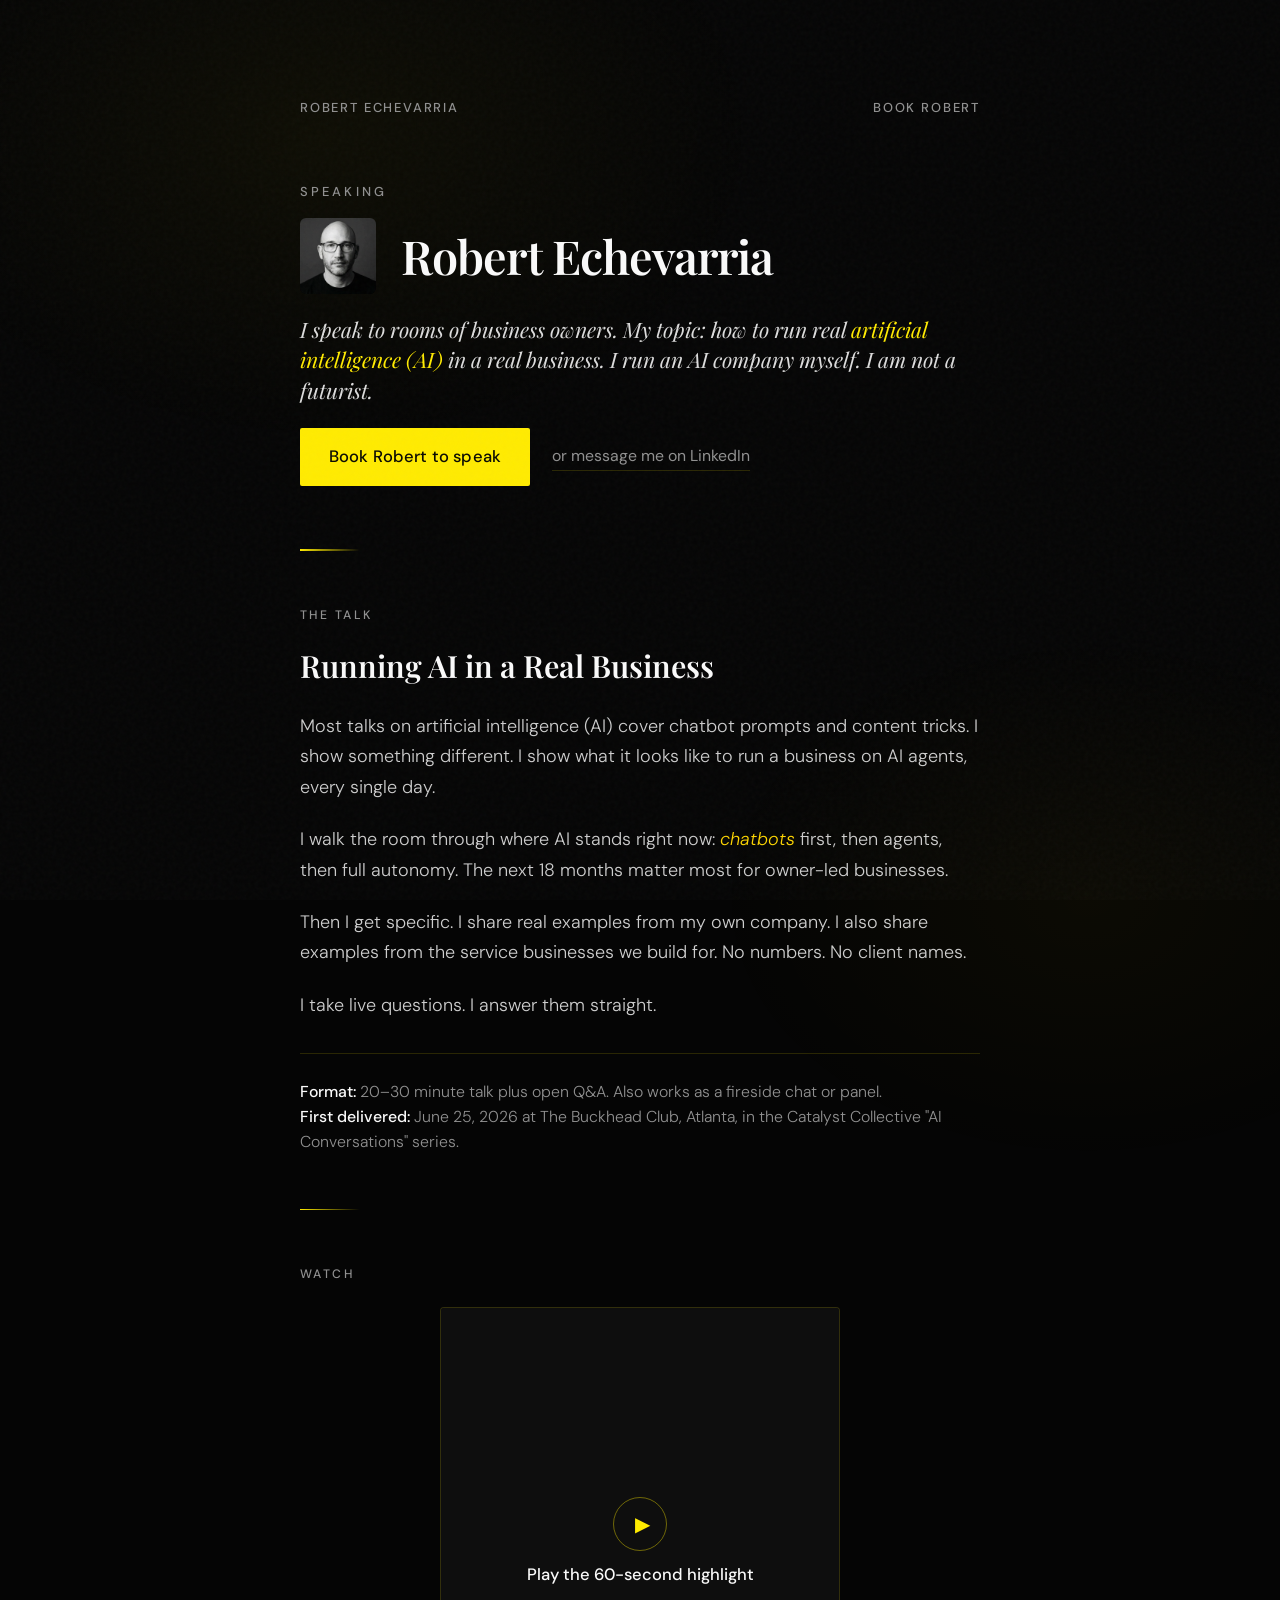
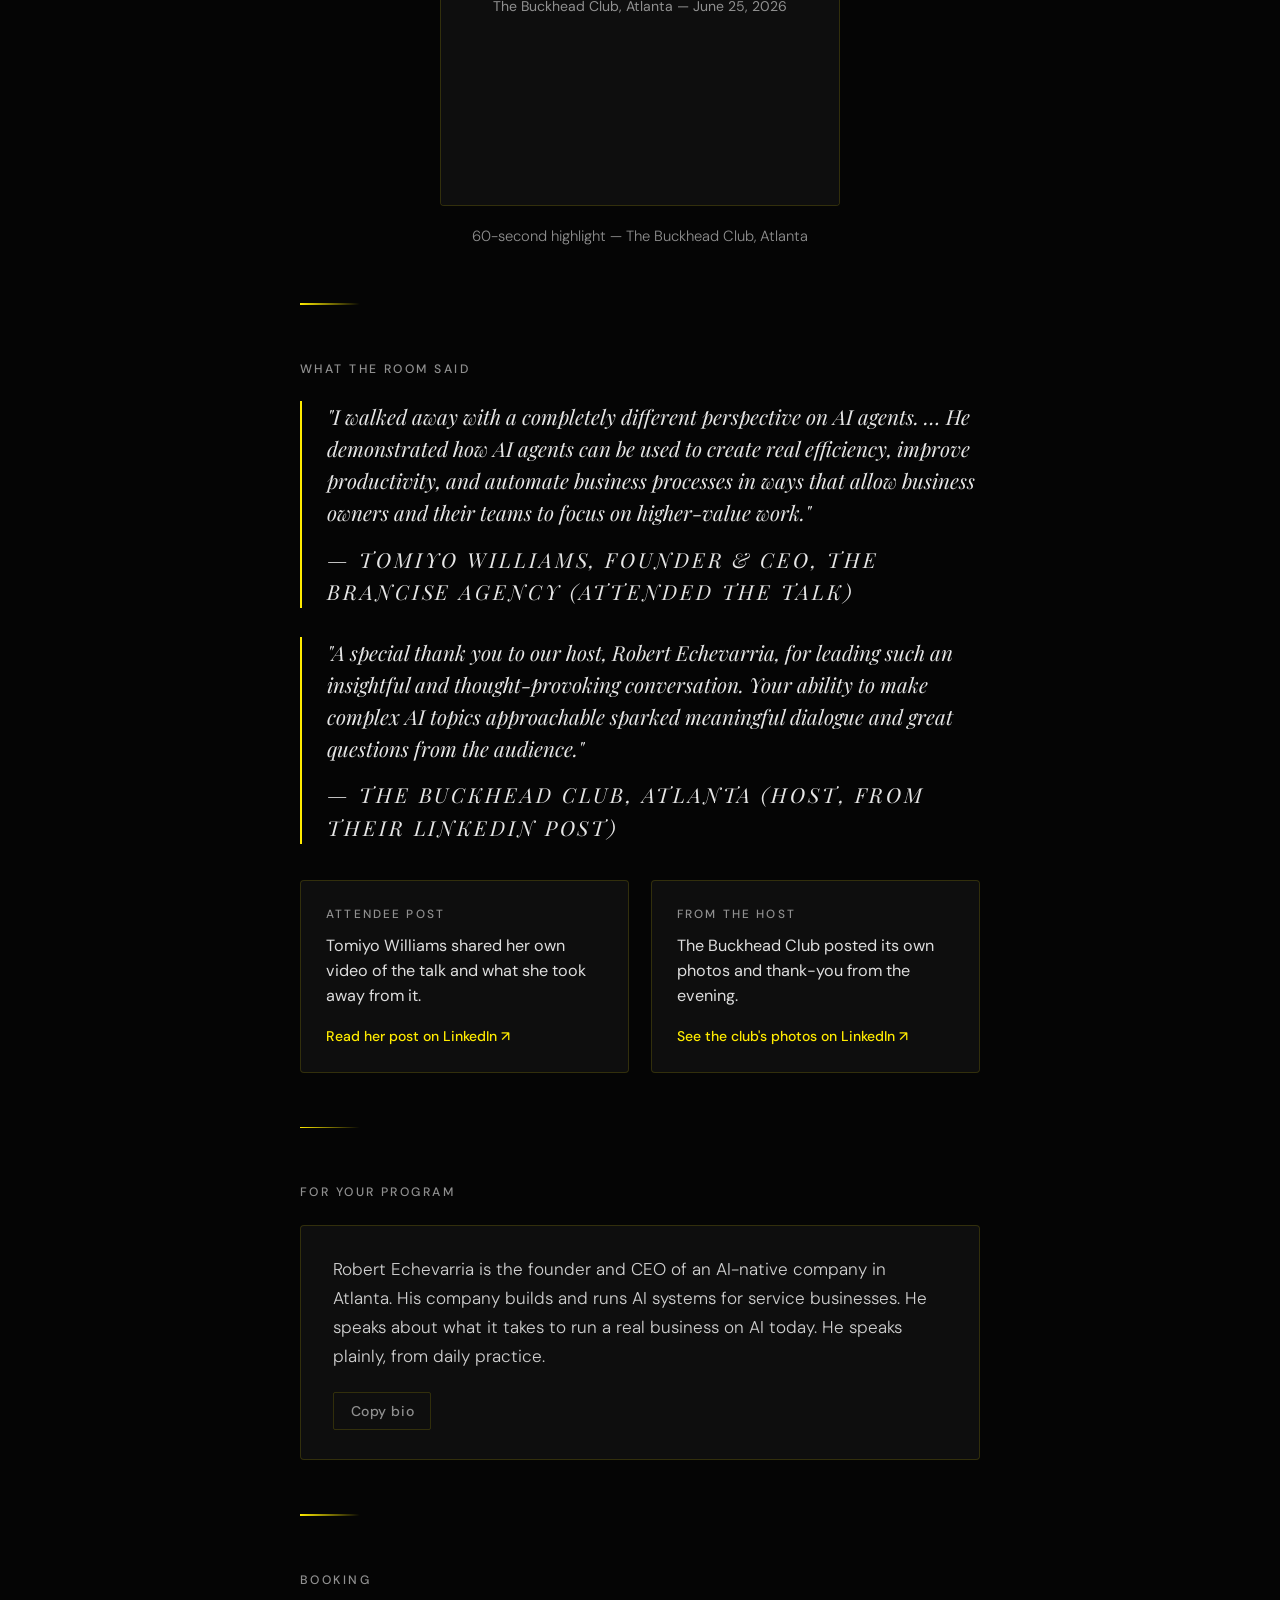
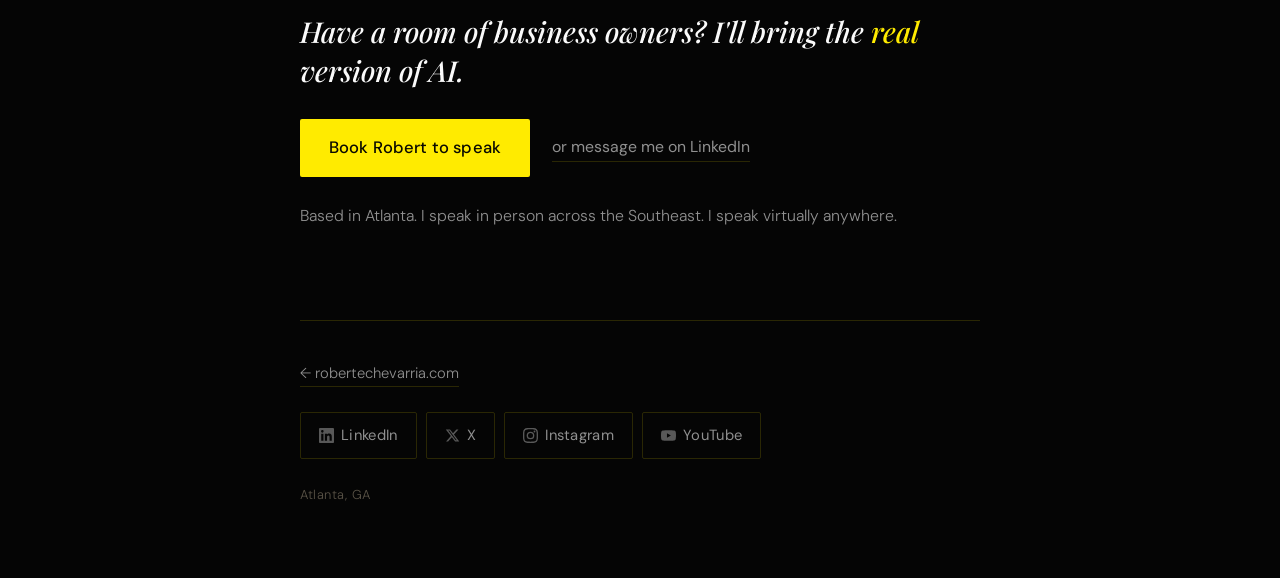
==== speaking/index.html @ fd788616 "feat(speaking): PROJ-SPEAK-001 Phase 2 speaker one-pager — HRE identity, click-to-load clip facade, " ====
<!DOCTYPE html>
<!-- @build-author-exempt: codex-auth-down 2026-07-19 — authored by claude-sonnet subagent, Sol lane unavailable -->
<html lang="en">
<head>
  <script>/* bwm-ga-gate: suppress GA4 on CF Pages preview deploys + local dev; production (custom domain or canonical project.pages.dev) tracks normally */(function(){var h=location.hostname,p=h.split('.');if((/\.pages\.dev$/.test(h)&&p.length>3)||h==='localhost'||h==='127.0.0.1'||h==='0.0.0.0'||h===''){window['ga-disable-G-39NT50LZYT']=true;}})();</script>
  <meta charset="UTF-8">
  <meta name="viewport" content="width=device-width, initial-scale=1.0">
  <title>Speaking — Robert Echevarria</title>
  <meta name="description" content="Robert Echevarria speaks to rooms of business owners about running artificial intelligence (AI) in a real business — as the operator of an AI company, not a futurist.">
  <meta name="robots" content="index, follow, max-image-preview:large, max-snippet:-1">
  <meta property="og:title" content="Speaking — Robert Echevarria">
  <meta property="og:description" content="Robert Echevarria speaks to rooms of business owners about running artificial intelligence (AI) in a real business — as the operator of an AI company, not a futurist.">
  <meta property="og:image" content="https://robertechevarria.com/robert-echevarria-og.jpg">
  <meta property="og:image:width" content="1200">
  <meta property="og:image:height" content="1200">
  <meta property="og:type" content="website">
  <meta property="og:url" content="https://robertechevarria.com/speaking/">
  <meta name="twitter:card" content="summary_large_image">
  <meta name="twitter:image" content="https://robertechevarria.com/robert-echevarria-og.jpg">
  <meta name="twitter:creator" content="@heyroberte">
  <link rel="canonical" href="https://robertechevarria.com/speaking/">
  <link rel="preconnect" href="https://fonts.googleapis.com">
  <link rel="preconnect" href="https://fonts.gstatic.com" crossorigin>
  <link href="https://fonts.googleapis.com/css2?family=Playfair+Display:ital,wght@0,400;0,500;0,600;1,400;1,500;1,600&family=DM+Sans:wght@300;400;500&display=swap" rel="stylesheet">

  <!-- Google tag (gtag.js) — Phase 6 PROJ-PB-BUILD-001 -->
  <script async src="https://www.googletagmanager.com/gtag/js?id=G-39NT50LZYT"></script>
  <script>
    window.dataLayer = window.dataLayer || [];
    function gtag(){dataLayer.push(arguments);}
    gtag('js', new Date());
    gtag('config', 'G-39NT50LZYT');
  </script>

  <style>
    /* ──────────────────────────────────────────────
       YELLOW ALERT — LOCKED 2026-04-28 (inherited)
       Spec: brand/Robert-Personal-Brand-Identity.md
       Page: /speaking/
       ────────────────────────────────────────────── */
    :root {
      --canvas: #050505;
      --surface: #0E0E0E;
      --accent: #FFEB00;
      --gold-em: #FFD700;
      --text: #FAFAFA;
      --muted: #909090;
      --dim: #5A5347;
      --rule: rgba(255, 235, 0, 0.15);
    }

    *, *::before, *::after { margin: 0; padding: 0; box-sizing: border-box; }

    html {
      font-size: 18px;
      scroll-behavior: smooth;
      -webkit-font-smoothing: antialiased;
      -moz-osx-font-smoothing: grayscale;
    }

    @media (prefers-reduced-motion: reduce) {
      html { scroll-behavior: auto; }
    }

    body {
      background: var(--canvas);
      color: var(--text);
      font-family: 'DM Sans', sans-serif;
      font-weight: 300;
      line-height: 1.7;
      min-height: 100vh;
      overflow-x: hidden;
    }

    em { font-style: italic; color: var(--gold-em); }
    h1 em, h2 em, .tagline em { color: var(--accent); }

    /* ── Grain overlay (same as homepage) ── */
    body::before {
      content: '';
      position: fixed;
      inset: 0;
      /* @r020:F1 emotion: subtle grain gives the page an editorial signal without competing with the portrait or copy */
      background-image: url("data:image/svg+xml,%3Csvg viewBox='0 0 256 256' xmlns='http://www.w3.org/2000/svg'%3E%3Cfilter id='n'%3E%3CfeTurbulence type='fractalNoise' baseFrequency='0.85' numOctaves='4' stitchTiles='stitch'/%3E%3C/filter%3E%3Crect width='100%25' height='100%25' filter='url(%23n)' opacity='0.03'/%3E%3C/svg%3E");
      pointer-events: none;
      z-index: 9999;
    }

    .glow {
      position: fixed;
      top: -20vh;
      left: -10vw;
      width: 70vw;
      height: 70vh;
      background: radial-gradient(ellipse at center, rgba(255,235,0,0.04) 0%, transparent 70%);
      pointer-events: none;
      z-index: 0;
    }

    .glow-bottom {
      position: fixed;
      bottom: -30vh;
      right: -15vw;
      width: 60vw;
      height: 60vh;
      background: radial-gradient(ellipse at center, rgba(255,215,0,0.03) 0%, transparent 70%);
      pointer-events: none;
      z-index: 0;
    }

    /* ── Layout ── */
    .page {
      position: relative;
      z-index: 1;
      width: min(680px, calc(100% - 4rem));
      margin: 0 auto;
      padding: 10vh 0 8vh;
    }

    .top-nav {
      display: flex;
      justify-content: space-between;
      align-items: center;
      margin-bottom: 3rem;
      opacity: 0;
      animation: fadeUp 0.8s ease-out 0.05s forwards;
    }

    .top-nav a {
      font-family: 'DM Sans', sans-serif;
      font-size: 0.72rem;
      font-weight: 500;
      letter-spacing: 0.14em;
      text-transform: uppercase;
      color: var(--muted);
      text-decoration: none;
      padding: 0.4rem 0;
      border-bottom: 1px solid transparent;
      transition: color 0.3s ease, border-color 0.3s ease;
    }

    .top-nav a:hover,
    .top-nav a:focus-visible {
      color: var(--accent);
      border-bottom-color: var(--accent);
    }

    /* ── Kicker ── */
    .kicker {
      font-family: 'DM Sans', sans-serif;
      font-size: 0.72rem;
      font-weight: 500;
      letter-spacing: 0.24em;
      text-transform: uppercase;
      color: var(--muted);
      margin-bottom: 0.8rem;
      opacity: 0;
      animation: fadeUp 0.8s ease-out 0.15s forwards;
    }

    /* ── Hero ── */
    .hero {
      margin-bottom: 3.5rem;
      opacity: 0;
      animation: fadeUp 0.8s ease-out 0.25s forwards;
    }

    .hero-grid {
      display: flex;
      align-items: center;
      gap: 1.4rem;
      margin-bottom: 1.1rem;
    }

    .portrait {
      width: 76px;
      height: 76px;
      border-radius: 6px;
      object-fit: cover;
      filter: contrast(1.02);
      flex-shrink: 0;
    }

    .name {
      font-family: 'Playfair Display', serif;
      font-size: 2.6rem;
      font-weight: 600;
      line-height: 1.08;
      letter-spacing: -0.02em;
      color: var(--text);
    }

    .position-line {
      font-family: 'Playfair Display', serif;
      font-size: 1.18rem;
      font-weight: 400;
      font-style: italic;
      line-height: 1.45;
      color: rgba(250, 250, 250, 0.88);
      margin-bottom: 1.2rem;
    }

    .position-line em { color: var(--accent); }

    .cta-row {
      display: flex;
      align-items: center;
      flex-wrap: wrap;
      gap: 1.2rem;
    }

    .btn-primary {
      display: inline-flex;
      align-items: center;
      gap: 0.5rem;
      background: var(--accent);
      color: #0A0A00;
      font-family: 'DM Sans', sans-serif;
      font-weight: 500;
      font-size: 0.92rem;
      letter-spacing: 0.01em;
      text-decoration: none;
      padding: 0.85rem 1.6rem;
      border-radius: 2px;
      transition: background 0.3s ease, transform 0.3s ease;
    }

    .btn-primary:hover,
    .btn-primary:focus-visible {
      background: var(--gold-em);
      transform: translateY(-1px);
    }

    .link-secondary {
      font-family: 'DM Sans', sans-serif;
      font-size: 0.88rem;
      font-weight: 400;
      color: var(--muted);
      text-decoration: none;
      border-bottom: 1px solid var(--rule);
      transition: color 0.3s ease, border-color 0.3s ease;
    }

    .link-secondary:hover,
    .link-secondary:focus-visible {
      color: var(--accent);
      border-bottom-color: var(--accent);
    }

    a:focus-visible,
    button:focus-visible {
      outline: 1px solid var(--accent);
      outline-offset: 3px;
    }

    /* ── Rule ── */
    .rule {
      width: 60px;
      height: 1.5px;
      background: linear-gradient(90deg, var(--accent), transparent);
      margin: 3rem 0;
    }

    /* ── Section label ── */
    .section-label {
      font-family: 'DM Sans', sans-serif;
      font-size: 0.68rem;
      font-weight: 500;
      letter-spacing: 0.20em;
      text-transform: uppercase;
      color: var(--muted);
      margin-bottom: 1.2rem;
    }

    section {
      opacity: 0;
      animation: fadeUp 0.8s ease-out forwards;
    }

    .sec-talk { animation-delay: 0.3s; }
    .sec-watch { animation-delay: 0.35s; }
    .sec-said { animation-delay: 0.4s; }
    .sec-program { animation-delay: 0.45s; }
    .sec-booking { animation-delay: 0.5s; }

    /* ── The Talk ── */
    .talk-title {
      font-family: 'Playfair Display', serif;
      font-size: 1.7rem;
      font-weight: 600;
      line-height: 1.25;
      margin-bottom: 1.4rem;
      color: var(--text);
    }

    .talk-abstract p {
      color: rgba(250, 250, 250, 0.82);
      margin-bottom: 1.2rem;
      font-size: 1rem;
    }

    .talk-abstract p:last-child { margin-bottom: 0; }

    .talk-meta {
      margin-top: 1.8rem;
      padding-top: 1.4rem;
      border-top: 1px solid var(--rule);
      font-size: 0.88rem;
      color: var(--muted);
      line-height: 1.6;
    }

    .talk-meta strong {
      color: var(--text);
      font-weight: 500;
    }

    /* ── Watch ── */
    .embed-frame {
      position: relative;
      background: var(--surface);
      border: 1px solid var(--rule);
      border-radius: 4px;
      overflow: hidden;
      max-width: 400px;
      margin: 0 auto;
    }

    .embed-frame::before {
      content: 'Loading clip…';
      position: absolute;
      inset: 0;
      display: flex;
      align-items: center;
      justify-content: center;
      font-family: 'DM Sans', sans-serif;
      font-size: 0.8rem;
      color: var(--dim);
      z-index: 0;
    }

    .embed-frame iframe {
      position: relative;
      z-index: 1;
      display: block;
      width: 100%;
      aspect-ratio: 4 / 5;
      border: 0;
      background: var(--surface);
    }

    /* Click-to-load facade — the third-party player loads only on request,
       so the page itself stays quiet and fast */
    .embed-facade {
      position: relative;
      z-index: 1;
      display: flex;
      flex-direction: column;
      align-items: center;
      justify-content: center;
      gap: 0.7rem;
      width: 100%;
      aspect-ratio: 4 / 5;
      background: var(--surface);
      border: 0;
      cursor: pointer;
      font-family: 'DM Sans', sans-serif;
      transition: background 0.3s ease;
    }

    .embed-facade:hover,
    .embed-facade:focus-visible {
      background: #141403;
    }

    .facade-play {
      display: flex;
      align-items: center;
      justify-content: center;
      width: 54px;
      height: 54px;
      border: 1px solid rgba(255,235,0,0.4);
      border-radius: 50%;
      color: var(--accent);
      font-size: 1.1rem;
      padding-left: 4px;
      transition: background 0.3s ease;
    }

    .embed-facade:hover .facade-play,
    .embed-facade:focus-visible .facade-play {
      background: rgba(255,235,0,0.08);
    }

    .facade-title {
      font-size: 0.92rem;
      font-weight: 500;
      color: var(--text);
    }

    .facade-sub {
      font-size: 0.78rem;
      color: var(--muted);
    }

    .watch-caption {
      text-align: center;
      font-size: 0.82rem;
      color: var(--muted);
      margin-top: 1rem;
    }

    /* ── What the room said ── */
    .pullquote {
      border-left: 2px solid var(--accent);
      padding-left: 1.4rem;
      margin-bottom: 1.6rem;
    }

    .pullquote p {
      font-family: 'Playfair Display', serif;
      font-style: italic;
      font-weight: 400;
      font-size: 1.15rem;
      line-height: 1.55;
      color: rgba(250, 250, 250, 0.92);
      margin-bottom: 0.8rem;
    }

    .pullquote-attr {
      font-family: 'DM Sans', sans-serif;
      font-size: 0.7rem;
      font-weight: 500;
      letter-spacing: 0.14em;
      text-transform: uppercase;
      color: var(--muted);
    }

    .proof-embeds {
      display: grid;
      grid-template-columns: 1fr 1fr;
      gap: 1.2rem;
      margin-top: 2rem;
    }

    .proof-card {
      display: block;
      background: var(--surface);
      border: 1px solid var(--rule);
      border-radius: 4px;
      padding: 1.3rem 1.4rem;
      text-decoration: none;
      transition: border-color 0.3s ease, background 0.3s ease;
    }

    .proof-card:hover,
    .proof-card:focus-visible {
      border-color: rgba(255,235,0,0.4);
      background: #141403;
    }

    .proof-card-kicker {
      font-family: 'DM Sans', sans-serif;
      font-size: 0.66rem;
      font-weight: 500;
      letter-spacing: 0.18em;
      text-transform: uppercase;
      color: var(--muted);
      margin-bottom: 0.5rem;
    }

    .proof-card-title {
      font-family: 'DM Sans', sans-serif;
      font-size: 0.9rem;
      font-weight: 400;
      color: rgba(250, 250, 250, 0.88);
      line-height: 1.55;
      margin-bottom: 0.9rem;
    }

    .proof-card-link {
      font-family: 'DM Sans', sans-serif;
      font-size: 0.78rem;
      font-weight: 500;
      color: var(--accent);
    }

    @media (max-width: 600px) {
      .proof-embeds { grid-template-columns: 1fr; }
    }

    /* ── For your program ── */
    .bio-box {
      background: var(--surface);
      border: 1px solid var(--rule);
      border-radius: 4px;
      padding: 1.6rem 1.8rem;
      position: relative;
    }

    .bio-box p {
      font-size: 0.95rem;
      color: rgba(250, 250, 250, 0.82);
      line-height: 1.7;
    }

    .copy-btn {
      display: inline-flex;
      align-items: center;
      gap: 0.4rem;
      margin-top: 1.2rem;
      background: none;
      border: 1px solid var(--rule);
      color: var(--muted);
      font-family: 'DM Sans', sans-serif;
      font-size: 0.78rem;
      font-weight: 500;
      letter-spacing: 0.04em;
      padding: 0.5rem 0.9rem;
      border-radius: 2px;
      cursor: pointer;
      transition: color 0.3s ease, border-color 0.3s ease;
    }

    .copy-btn:hover,
    .copy-btn:focus-visible {
      color: var(--accent);
      border-color: rgba(255,235,0,0.4);
    }

    /* ── Booking ── */
    .booking-block {
      text-align: left;
    }

    .booking-headline {
      font-family: 'Playfair Display', serif;
      font-size: 1.6rem;
      font-weight: 500;
      font-style: italic;
      line-height: 1.35;
      color: var(--text);
      margin-bottom: 1.6rem;
    }

    .booking-headline em { color: var(--accent); }

    .booking-note {
      margin-top: 1.4rem;
      font-size: 0.88rem;
      color: var(--muted);
    }

    /* ── Connect / footer (match homepage) ── */
    .social-links {
      display: flex;
      flex-wrap: wrap;
      gap: 0.5rem;
    }

    .social-links a {
      display: inline-flex;
      align-items: center;
      gap: 0.4rem;
      padding: 0.55rem 1rem;
      border: 1px solid rgba(255,235,0,0.15);
      border-radius: 2px;
      color: var(--muted);
      text-decoration: none;
      font-size: 0.82rem;
      font-weight: 400;
      letter-spacing: 0.02em;
      transition: all 0.3s ease;
    }

    .social-links a:hover,
    .social-links a:focus-visible {
      color: var(--accent);
      border-color: rgba(255,235,0,0.4);
      background: rgba(255,235,0,0.04);
    }

    .social-links a svg {
      width: 15px;
      height: 15px;
      opacity: 0.6;
      transition: opacity 0.3s ease;
    }

    .social-links a:hover svg, .social-links a:focus-visible svg { opacity: 1; }

    footer {
      margin-top: 5rem;
      padding-top: 2rem;
      border-top: 1px solid var(--rule);
      opacity: 0;
      animation: fadeUp 0.8s ease-out 0.6s forwards;
    }

    footer .footer-home {
      font-size: 0.82rem;
      color: var(--muted);
      text-decoration: none;
      border-bottom: 1px solid var(--rule);
      display: inline-block;
      margin-bottom: 1.4rem;
      transition: color 0.3s ease, border-color 0.3s ease;
    }

    footer .footer-home:hover,
    footer .footer-home:focus-visible {
      color: var(--accent);
      border-bottom-color: var(--accent);
    }

    footer p.copyright {
      font-size: 0.72rem;
      color: var(--dim);
      letter-spacing: 0.04em;
      margin-top: 1.4rem;
    }

    /* ── Animations ── */
    @keyframes fadeUp {
      from { opacity: 0; transform: translateY(16px); }
      to { opacity: 1; transform: translateY(0); }
    }

    @media (prefers-reduced-motion: reduce) {
      .identity, .hero, .kicker, .top-nav, section, footer, .rule {
        animation: none !important;
        opacity: 1 !important;
        transform: none !important;
      }
    }

    /* ── Responsive ── */
    @media (max-width: 600px) {
      html { font-size: 16px; }
      .page { width: min(680px, calc(100% - 3rem)); padding: 7vh 0 6vh; }
      .hero-grid { flex-direction: column; gap: 1.2rem; }
      .portrait { width: 84px; height: 84px; }
      .name { font-size: 2rem; }
      .position-line { font-size: 1.1rem; }
      .talk-title { font-size: 1.4rem; }
      .booking-headline { font-size: 1.3rem; }
      .social-links { gap: 0.4rem; }
      .social-links a { padding: 0.5rem 0.8rem; font-size: 0.78rem; }
    }
  </style>
</head>
<body>
  <div class="glow"></div>
  <div class="glow-bottom"></div>

  <main class="page">
    <nav class="top-nav" aria-label="Primary">
      <a href="https://robertechevarria.com/">Robert Echevarria</a>
      <a href="mailto:robert@buildwisemedia.com?subject=Speaking%20inquiry">Book Robert</a>
    </nav>

    <!-- Hero -->
    <header class="hero">
      <p class="kicker">Speaking</p>
      <div class="hero-grid">
        <!-- @r020:F1 emotion: Robert's real portrait grounds the page in the person doing the speaking, not a stock speaker cliché -->
        <img
          src="/robert-echevarria.webp"
          alt="Robert Echevarria speaking to a room of business owners"
          class="portrait"
          width="400"
          height="400"
          loading="eager"
          fetchpriority="high"
        >
        <h1 class="name">Robert Echevarria</h1>
      </div>
      <p class="position-line">I speak to rooms of business owners. My topic: how to run real <em>artificial intelligence (AI)</em> in a real business. I run an AI company myself. I am not a futurist.</p>
      <div class="cta-row">
        <a class="btn-primary" href="mailto:robert@buildwisemedia.com?subject=Speaking%20inquiry">Book Robert to speak</a>
        <a class="link-secondary" href="https://www.linkedin.com/in/robertechevarria/" target="_blank" rel="noopener">or message me on LinkedIn</a>
      </div>
    </header>

    <div class="rule"></div>

    <!-- The Talk -->
    <section class="sec-talk" aria-labelledby="talk-heading">
      <p class="section-label">The Talk</p>
      <h2 class="talk-title" id="talk-heading">Running AI in a Real Business</h2>
      <div class="talk-abstract">
        <p>Most talks on artificial intelligence (AI) cover chatbot prompts and content tricks. I show something different. I show what it looks like to run a business on AI agents, every single day.</p>
        <p>I walk the room through where AI stands right now: <em>chatbots</em> first, then agents, then full autonomy. The next 18 months matter most for owner-led businesses.</p>
        <p>Then I get specific. I share real examples from my own company. I also share examples from the service businesses we build for. No numbers. No client names.</p>
        <p>I take live questions. I answer them straight.</p>
      </div>
      <p class="talk-meta">
        <strong>Format:</strong> 20–30 minute talk plus open Q&amp;A. Also works as a fireside chat or panel.<br>
        <strong>First delivered:</strong> June 25, 2026 at The Buckhead Club, Atlanta, in the Catalyst Collective "AI Conversations" series.
      </p>
    </section>

    <div class="rule"></div>

    <!-- Watch -->
    <section class="sec-watch" aria-labelledby="watch-heading">
      <p class="section-label" id="watch-heading">Watch</p>
      <!-- @r020:F2 proof: 60-second highlight from the live Buckhead Club talk shows the delivery, not just a description of it -->
      <!-- This slot swaps to the full highlight reel once it's cut. -->
      <div class="embed-frame" id="watch-frame"
           data-embed-src="https://www.instagram.com/p/DagPZhVGmnw/embed"
           data-embed-title="60-second highlight clip from Robert Echevarria's talk at The Buckhead Club, Atlanta">
        <button class="embed-facade" type="button" id="watch-load"
                aria-label="Load and play the 60-second highlight clip">
          <span class="facade-play" aria-hidden="true">&#9654;</span>
          <span class="facade-title">Play the 60-second highlight</span>
          <span class="facade-sub">The Buckhead Club, Atlanta &mdash; June 25, 2026</span>
        </button>
      </div>
      <p class="watch-caption">60-second highlight — The Buckhead Club, Atlanta</p>
    </section>

    <div class="rule"></div>

    <!-- What the room said -->
    <section class="sec-said" aria-labelledby="said-heading">
      <p class="section-label" id="said-heading">What the Room Said</p>

      <!-- @r020:F2 proof: verbatim attendee reaction, editorial-citation register, not a testimonial card -->
      <blockquote class="pullquote">
        <p>"I walked away with a completely different perspective on AI agents. … He demonstrated how AI agents can be used to create real efficiency, improve productivity, and automate business processes in ways that allow business owners and their teams to focus on higher-value work."</p>
        <p class="pullquote-attr">— Tomiyo Williams, Founder &amp; CEO, The Brancise Agency (attended the talk)</p>
      </blockquote>

      <!-- @r020:F2 proof: verbatim host reaction, editorial-citation register -->
      <blockquote class="pullquote">
        <p>"A special thank you to our host, Robert Echevarria, for leading such an insightful and thought-provoking conversation. Your ability to make complex AI topics approachable sparked meaningful dialogue and great questions from the audience."</p>
        <p class="pullquote-attr">— The Buckhead Club, Atlanta (host, from their LinkedIn post)</p>
      </blockquote>

      <!-- @sdt-exempt: HRE-identity surface — SDT density lock is scoped to BWM-owned marketing surfaces (identity update 2026-07-15); event photos stay on the club's own LinkedIn post (rights not cleared for re-hosting) -->
      <div class="proof-embeds">
        <!-- @r020:F2 proof: attendee's own post linked as third-party evidence of the quote above -->
        <a class="proof-card" href="https://www.linkedin.com/feed/update/urn:li:ugcPost:7476796755762819072/" target="_blank" rel="noopener">
          <p class="proof-card-kicker">Attendee post</p>
          <p class="proof-card-title">Tomiyo Williams shared her own video of the talk and what she took away from it.</p>
          <p class="proof-card-link">Read her post on LinkedIn &nearr;</p>
        </a>
        <!-- @r020:F2 proof: host venue's own photo post linked as third-party evidence of the event -->
        <a class="proof-card" href="https://www.linkedin.com/feed/update/urn:li:activity:7476316975573590016/" target="_blank" rel="noopener">
          <p class="proof-card-kicker">From the host</p>
          <p class="proof-card-title">The Buckhead Club posted its own photos and thank-you from the evening.</p>
          <p class="proof-card-link">See the club's photos on LinkedIn &nearr;</p>
        </a>
      </div>
    </section>

    <div class="rule"></div>

    <!-- For your program -->
    <section class="sec-program" aria-labelledby="program-heading">
      <p class="section-label" id="program-heading">For Your Program</p>
      <div class="bio-box">
        <p id="bio-copy-text">Robert Echevarria is the founder and CEO of an AI-native company in Atlanta. His company builds and runs AI systems for service businesses. He speaks about what it takes to run a real business on AI today. He speaks plainly, from daily practice.</p>
        <button class="copy-btn" type="button" id="copy-bio-btn" aria-label="Copy this bio paragraph to your clipboard">Copy bio</button>
      </div>
    </section>

    <div class="rule"></div>

    <!-- Booking -->
    <section class="sec-booking" aria-labelledby="booking-heading">
      <p class="section-label" id="booking-heading">Booking</p>
      <div class="booking-block">
        <p class="booking-headline">Have a room of business owners? I'll bring the <em>real</em> version of AI.</p>
        <div class="cta-row">
          <a class="btn-primary" href="mailto:robert@buildwisemedia.com?subject=Speaking%20inquiry">Book Robert to speak</a>
          <a class="link-secondary" href="https://www.linkedin.com/in/robertechevarria/" target="_blank" rel="noopener">or message me on LinkedIn</a>
        </div>
        <p class="booking-note">Based in Atlanta. I speak in person across the Southeast. I speak virtually anywhere.</p>
      </div>
    </section>

    <footer>
      <a class="footer-home" href="https://robertechevarria.com/">← robertechevarria.com</a>
      <div class="social-links">
        <a href="https://www.linkedin.com/in/robertechevarria/" target="_blank" rel="noopener">
          <!-- @r020:F3 cta-pull: platform mark makes the outbound LinkedIn action scannable without adding decorative imagery -->
          <svg viewBox="0 0 24 24" fill="currentColor"><path d="M20.447 20.452h-3.554v-5.569c0-1.328-.027-3.037-1.852-3.037-1.853 0-2.136 1.445-2.136 2.939v5.667H9.351V9h3.414v1.561h.046c.477-.9 1.637-1.85 3.37-1.85 3.601 0 4.267 2.37 4.267 5.455v6.286zM5.337 7.433a2.062 2.062 0 01-2.063-2.065 2.064 2.064 0 112.063 2.065zm1.782 13.019H3.555V9h3.564v11.452zM22.225 0H1.771C.792 0 0 .774 0 1.729v20.542C0 23.227.792 24 1.771 24h20.451C23.2 24 24 23.227 24 22.271V1.729C24 .774 23.2 0 22.222 0h.003z"/></svg>
          LinkedIn
        </a>
        <a href="https://x.com/heyroberte" target="_blank" rel="noopener">
          <!-- @r020:F3 cta-pull: platform mark makes the outbound X action scannable without adding decorative imagery -->
          <svg viewBox="0 0 24 24" fill="currentColor"><path d="M18.244 2.25h3.308l-7.227 8.26 8.502 11.24H16.17l-5.214-6.817L4.99 21.75H1.68l7.73-8.835L1.254 2.25H8.08l4.713 6.231zm-1.161 17.52h1.833L7.084 4.126H5.117z"/></svg>
          X
        </a>
        <a href="https://www.instagram.com/heyroberte/" target="_blank" rel="noopener">
          <!-- @r020:F3 cta-pull: platform mark makes the outbound Instagram action scannable without adding decorative imagery -->
          <svg viewBox="0 0 24 24" fill="currentColor"><path d="M12 2.163c3.204 0 3.584.012 4.85.07 3.252.148 4.771 1.691 4.919 4.919.058 1.265.069 1.645.069 4.849 0 3.205-.012 3.584-.069 4.849-.149 3.225-1.664 4.771-4.919 4.919-1.266.058-1.644.07-4.85.07-3.204 0-3.584-.012-4.849-.07-3.26-.149-4.771-1.699-4.919-4.92-.058-1.265-.07-1.644-.07-4.849 0-3.204.013-3.583.07-4.849.149-3.227 1.664-4.771 4.919-4.919 1.266-.057 1.645-.069 4.849-.069zM12 0C8.741 0 8.333.014 7.053.072 2.695.272.273 2.69.073 7.052.014 8.333 0 8.741 0 12c0 3.259.014 3.668.072 4.948.2 4.358 2.618 6.78 6.98 6.98C8.333 23.986 8.741 24 12 24c3.259 0 3.668-.014 4.948-.072 4.354-.2 6.782-2.618 6.979-6.98.059-1.28.073-1.689.073-4.948 0-3.259-.014-3.667-.072-4.947-.196-4.354-2.617-6.78-6.979-6.98C15.668.014 15.259 0 12 0zm0 5.838a6.162 6.162 0 100 12.324 6.162 6.162 0 000-12.324zM12 16a4 4 0 110-8 4 4 0 010 8zm6.406-11.845a1.44 1.44 0 100 2.881 1.44 1.44 0 000-2.881z"/></svg>
          Instagram
        </a>
        <a href="https://www.youtube.com/@heyroberte" target="_blank" rel="noopener">
          <!-- @r020:F3 cta-pull: platform mark makes the outbound YouTube action scannable without adding decorative imagery -->
          <svg viewBox="0 0 24 24" fill="currentColor"><path d="M23.498 6.186a3.016 3.016 0 00-2.122-2.136C19.505 3.545 12 3.545 12 3.545s-7.505 0-9.377.505A3.017 3.017 0 00.502 6.186C0 8.07 0 12 0 12s0 3.93.502 5.814a3.016 3.016 0 002.122 2.136c1.871.505 9.376.505 9.376.505s7.505 0 9.377-.505a3.015 3.015 0 002.122-2.136C24 15.93 24 12 24 12s0-3.93-.502-5.814zM9.545 15.568V8.432L15.818 12l-6.273 3.568z"/></svg>
          YouTube
        </a>
      </div>
      <p class="copyright">Atlanta, GA</p>
    </footer>
  </main>

  <!-- Structured data -->
  <script type="application/ld+json">
  {
    "@context": "https://schema.org",
    "@type": "Person",
    "name": "Robert Echevarria",
    "image": "https://robertechevarria.com/robert-echevarria-og.jpg",
    "url": "https://robertechevarria.com/speaking/",
    "sameAs": [
      "https://www.linkedin.com/in/robertechevarria/",
      "https://x.com/heyroberte",
      "https://www.instagram.com/heyroberte/",
      "https://www.youtube.com/@heyroberte"
    ],
    "jobTitle": "Founder & CEO",
    "worksFor": {
      "@type": "Organization",
      "name": "Buildwise Media",
      "url": "https://buildwisemedia.com"
    },
    "description": "Robert Echevarria speaks to rooms of business owners about running artificial intelligence (AI) in a real business — as the operator of an AI company, not a futurist.",
    "knowsAbout": ["Artificial Intelligence", "Marketing Automation", "Service Business Operations", "AI Implementation", "Public Speaking"],
    "address": {
      "@type": "PostalAddress",
      "addressLocality": "Atlanta",
      "addressRegion": "GA",
      "addressCountry": "US"
    }
  }
  </script>

  <!-- Conversion event wiring -->
  <script>
    document.addEventListener('DOMContentLoaded', function() {
      document.querySelectorAll('a[href^="mailto:robert@buildwisemedia.com"]').forEach(function(a) {
        a.addEventListener('click', function() {
          gtag('event', 'speaking_inquiry_click', { cta_source: 'speaking_page' });
        });
      });

      var linkedinLinks = document.querySelectorAll('a[href*="linkedin.com/in/robertechevarria"]');
      linkedinLinks.forEach(function(a) {
        a.addEventListener('click', function() {
          gtag('event', 'speaking_linkedin_click', { cta_source: 'speaking_page' });
        });
      });

      var watchFrame = document.getElementById('watch-frame');
      var watchBtn = document.getElementById('watch-load');
      if (watchFrame && watchBtn) {
        watchBtn.addEventListener('click', function() {
          var f = document.createElement('iframe');
          f.src = watchFrame.getAttribute('data-embed-src');
          f.title = watchFrame.getAttribute('data-embed-title');
          f.allowFullscreen = true;
          watchFrame.replaceChild(f, watchBtn);
          gtag('event', 'speaking_clip_play', { cta_source: 'speaking_page' });
        });
      }

      var copyBtn = document.getElementById('copy-bio-btn');
      var bioText = document.getElementById('bio-copy-text');
      if (copyBtn && bioText) {
        copyBtn.addEventListener('click', function() {
          var text = bioText.innerText;
          if (navigator.clipboard && navigator.clipboard.writeText) {
            navigator.clipboard.writeText(text).then(function() {
              var original = copyBtn.textContent;
              copyBtn.textContent = 'Copied';
              setTimeout(function() { copyBtn.textContent = original; }, 2000);
            });
          }
          gtag('event', 'speaker_bio_copy', { cta_source: 'speaking_page' });
        });
      }

      var socialMap = {
        'linkedin.com': 'linkedin',
        'x.com': 'x',
        'instagram.com': 'instagram',
        'youtube.com': 'youtube'
      };
      document.querySelectorAll('.social-links a').forEach(function(a) {
        var platform = 'unknown';
        Object.keys(socialMap).forEach(function(host) {
          if (a.href.indexOf(host) !== -1) platform = socialMap[host];
        });
        a.addEventListener('click', function() {
          gtag('event', 'social_outbound', { platform: platform, cta_source: 'speaking_page' });
        });
      });
    });
  </script>
</body>
</html>
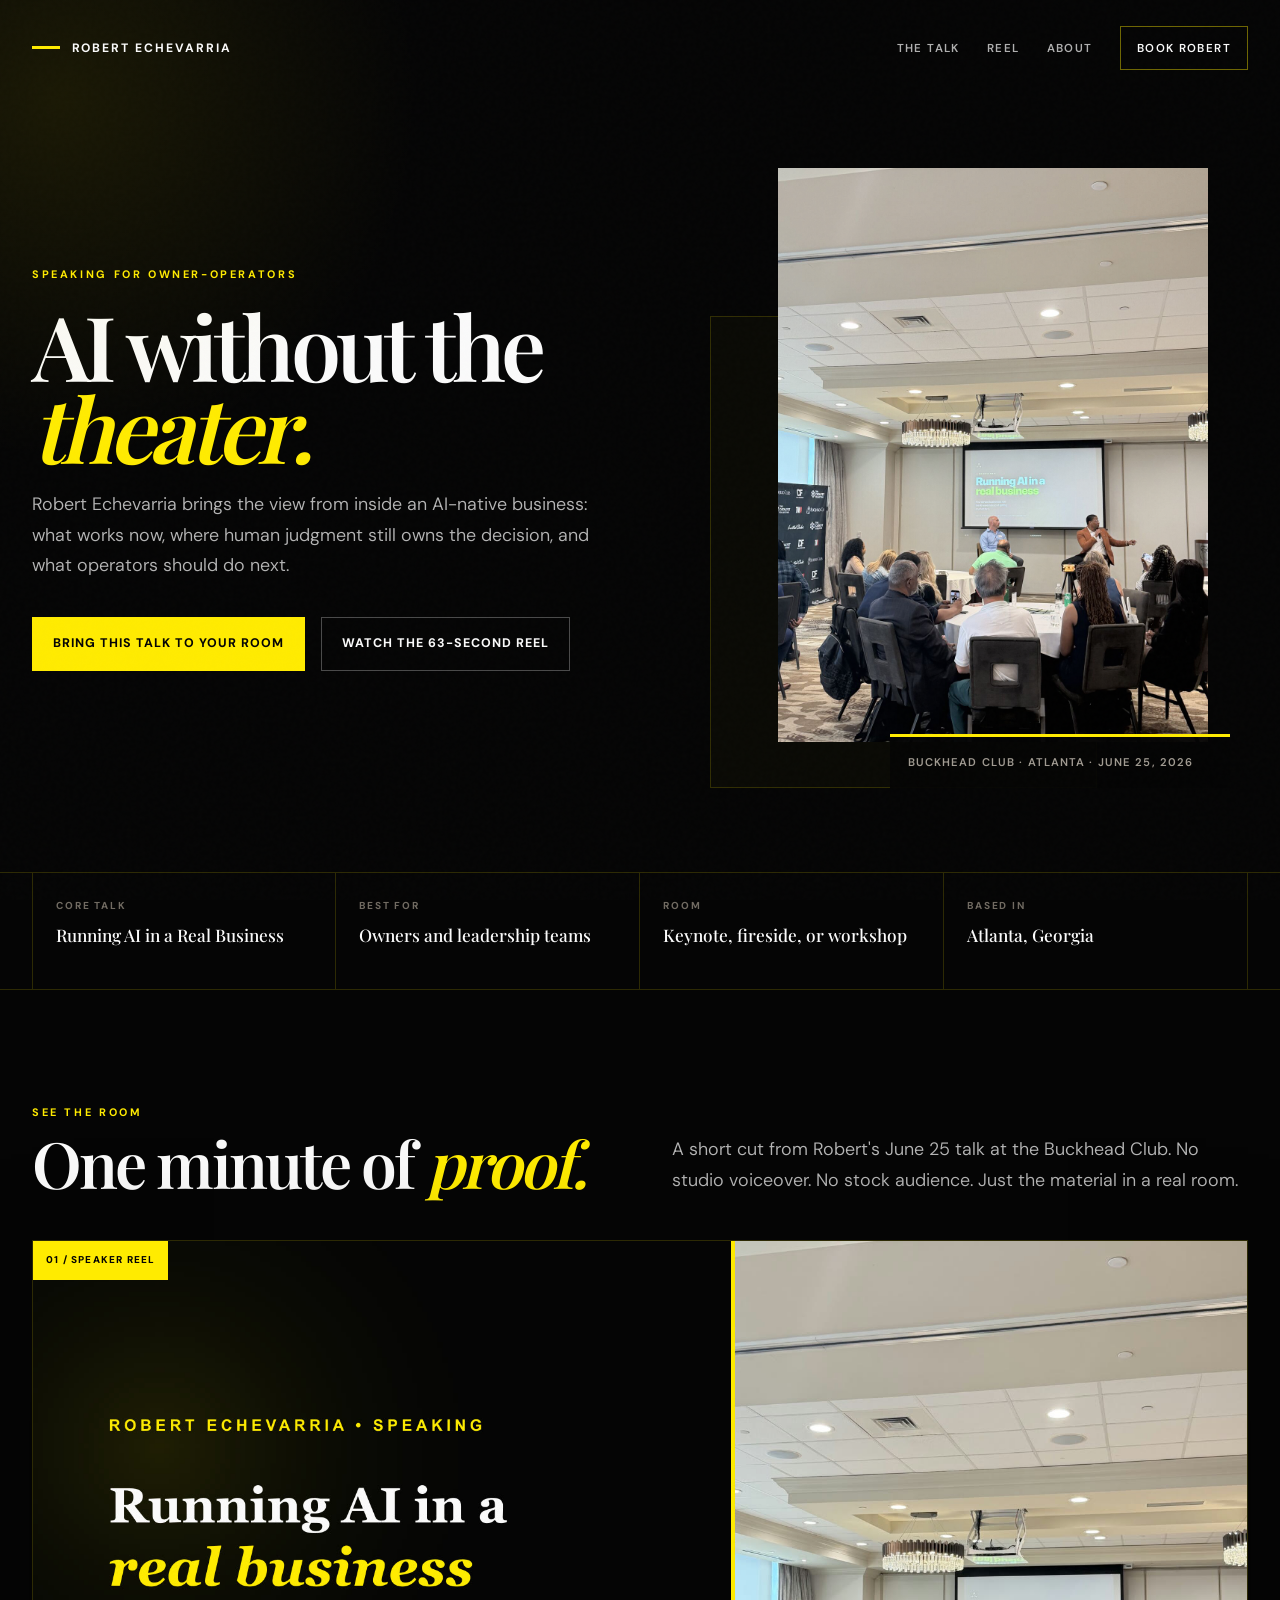
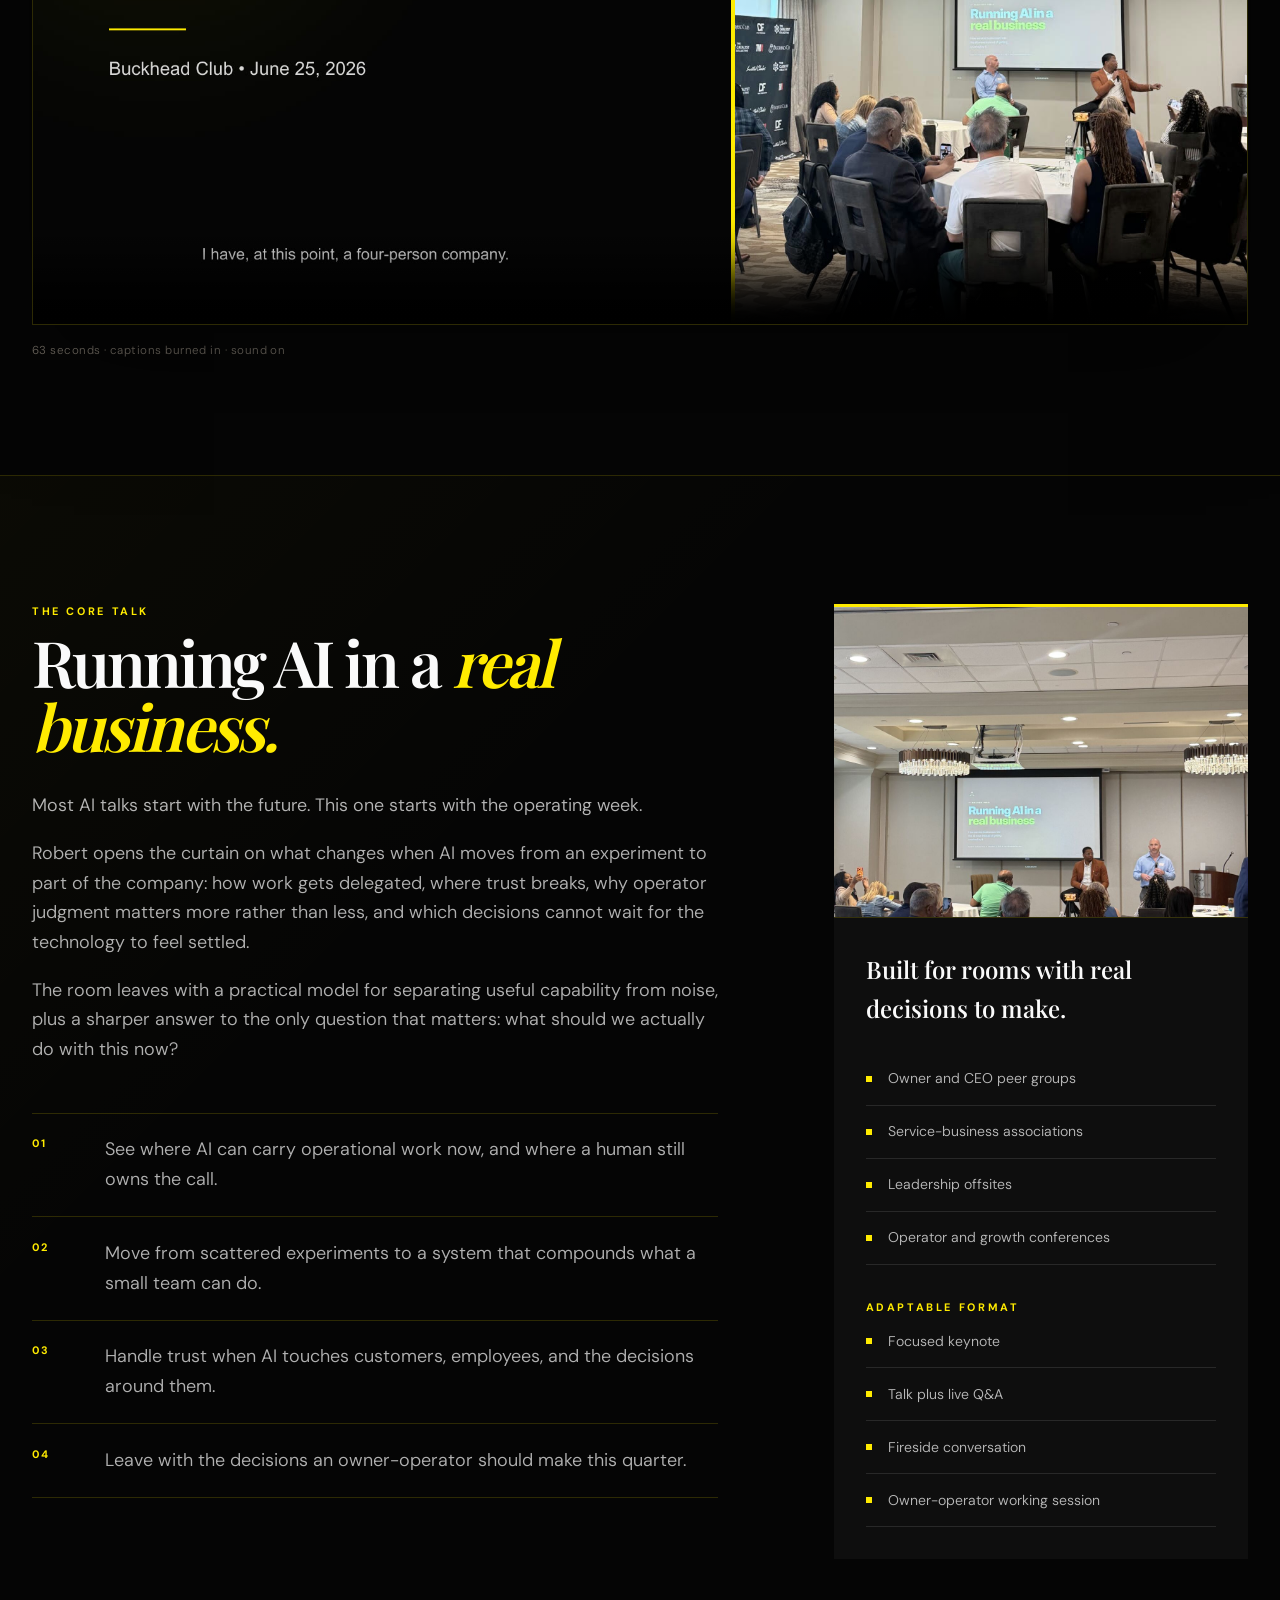
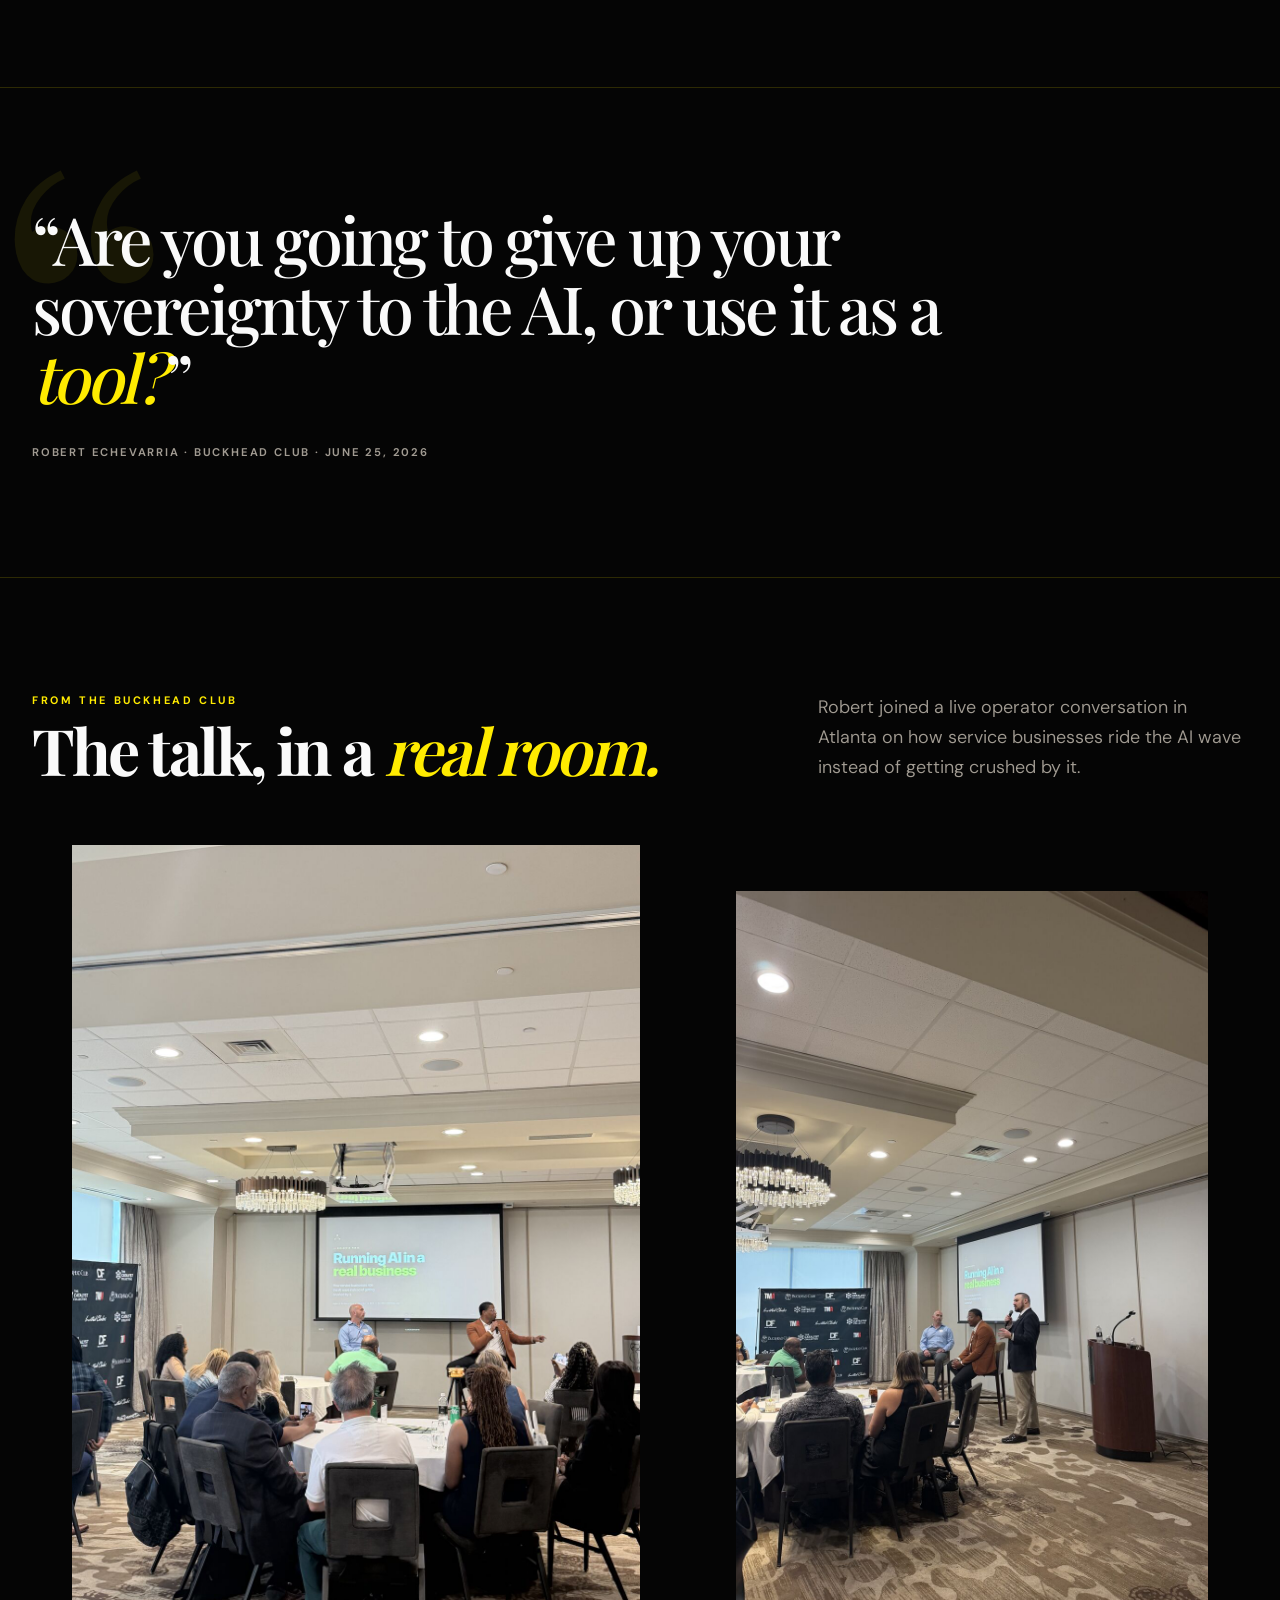
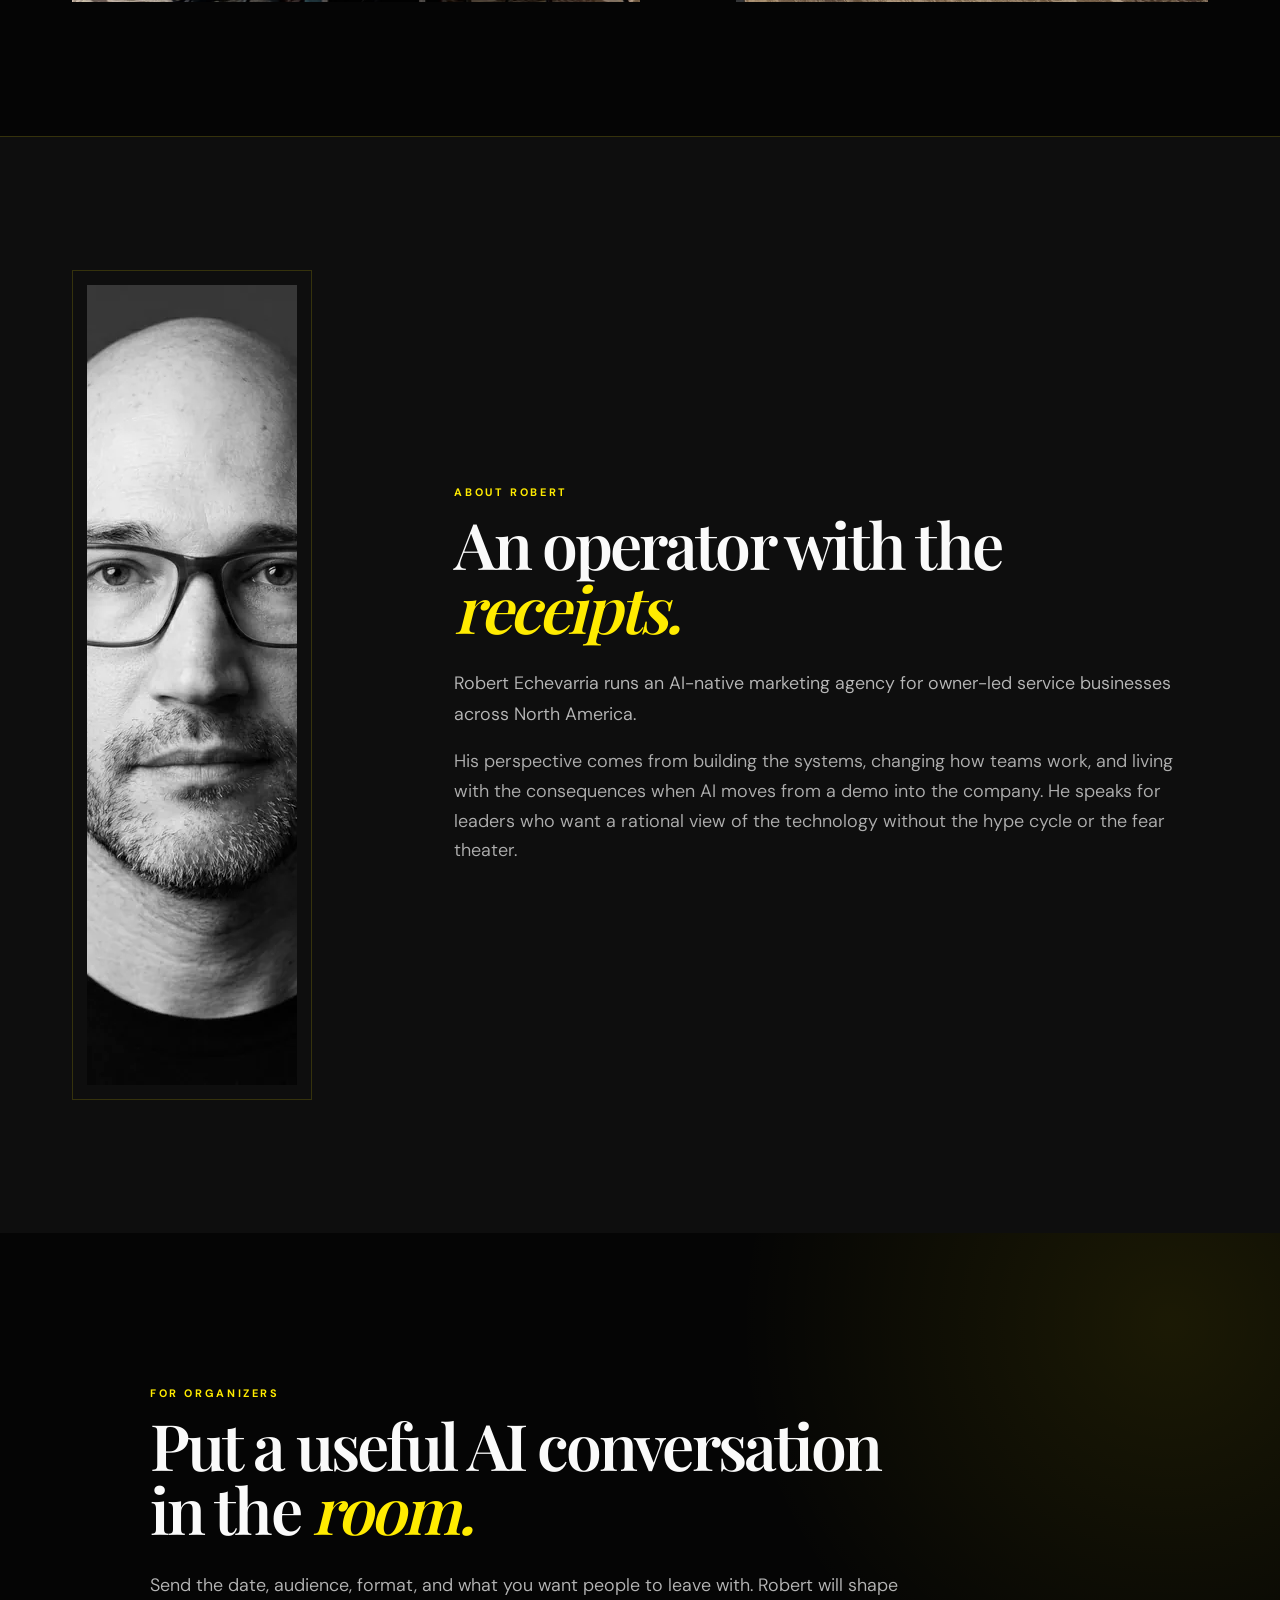
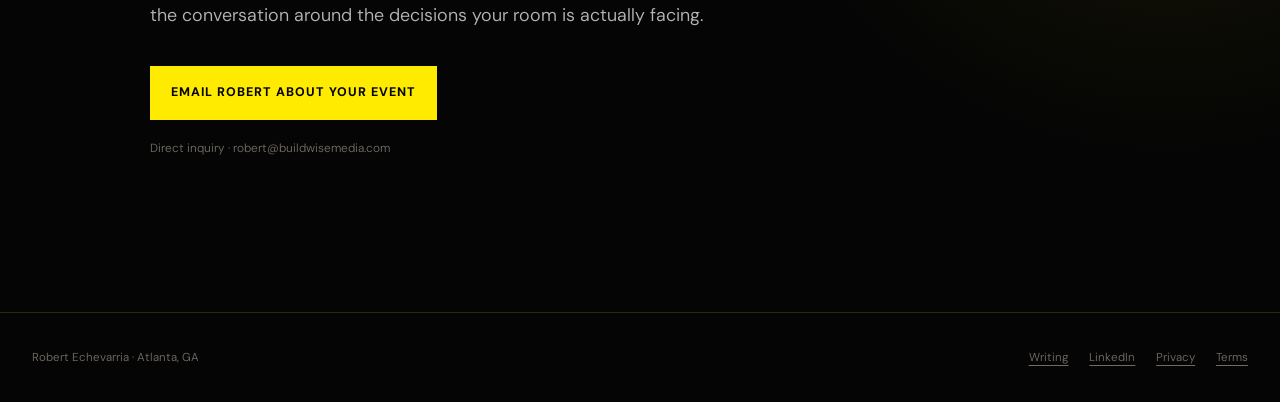
==== commit b01cdcbf: "feat: build Phase 2 speaking proof page" ====
--- a/speaking/index.html
+++ b/speaking/index.html
@@ -1,29 +1,25 @@
 <!DOCTYPE html>
-<!-- @build-author-exempt: codex-auth-down 2026-07-19 — authored by claude-sonnet subagent, Sol lane unavailable -->
 <html lang="en">
 <head>
-  <script>/* bwm-ga-gate: suppress GA4 on CF Pages preview deploys + local dev; production (custom domain or canonical project.pages.dev) tracks normally */(function(){var h=location.hostname,p=h.split('.');if((/\.pages\.dev$/.test(h)&&p.length>3)||h==='localhost'||h==='127.0.0.1'||h==='0.0.0.0'||h===''){window['ga-disable-G-39NT50LZYT']=true;}})();</script>
+  <script>/* Disable production analytics on local and branch previews. */(function(){var h=location.hostname,p=h.split('.');if((/\.pages\.dev$/.test(h)&&p.length>3)||h==='localhost'||h==='127.0.0.1'||h==='0.0.0'||h===''){window['ga-disable-G-39NT50LZYT']=true;}})();</script>
   <meta charset="UTF-8">
   <meta name="viewport" content="width=device-width, initial-scale=1.0">
-  <title>Speaking — Robert Echevarria</title>
-  <meta name="description" content="Robert Echevarria speaks to rooms of business owners about running artificial intelligence (AI) in a real business — as the operator of an AI company, not a futurist.">
+  <title>Robert Echevarria — Speaker on Running AI in a Real Business</title>
+  <meta name="description" content="Bring Robert Echevarria's practical AI talk to your room. Built for owners and leadership teams deciding what to deploy, where humans still matter, and what to do next.">
   <meta name="robots" content="index, follow, max-image-preview:large, max-snippet:-1">
-  <meta property="og:title" content="Speaking — Robert Echevarria">
-  <meta property="og:description" content="Robert Echevarria speaks to rooms of business owners about running artificial intelligence (AI) in a real business — as the operator of an AI company, not a futurist.">
-  <meta property="og:image" content="https://robertechevarria.com/robert-echevarria-og.jpg">
-  <meta property="og:image:width" content="1200">
-  <meta property="og:image:height" content="1200">
+  <meta property="og:title" content="Robert Echevarria — Running AI in a Real Business">
+  <meta property="og:description" content="A practical AI talk for owners, operators, and leadership teams.">
+  <meta property="og:image" content="https://robertechevarria.com/speaking/assets/robert-echevarria-speaker-reel-poster.jpg">
+  <meta property="og:image:width" content="1920">
+  <meta property="og:image:height" content="1080">
   <meta property="og:type" content="website">
-  <meta property="og:url" content="https://robertechevarria.com/speaking/">
+  <meta property="og:url" content="https://robertechevarria.com/speaking">
   <meta name="twitter:card" content="summary_large_image">
-  <meta name="twitter:image" content="https://robertechevarria.com/robert-echevarria-og.jpg">
+  <meta name="twitter:image" content="https://robertechevarria.com/speaking/assets/robert-echevarria-speaker-reel-poster.jpg">
   <meta name="twitter:creator" content="@heyroberte">
-  <link rel="canonical" href="https://robertechevarria.com/speaking/">
-  <link rel="preconnect" href="https://fonts.googleapis.com">
-  <link rel="preconnect" href="https://fonts.gstatic.com" crossorigin>
-  <link href="https://fonts.googleapis.com/css2?family=Playfair+Display:ital,wght@0,400;0,500;0,600;1,400;1,500;1,600&family=DM+Sans:wght@300;400;500&display=swap" rel="stylesheet">
-
-  <!-- Google tag (gtag.js) — Phase 6 PROJ-PB-BUILD-001 -->
+  <link rel="canonical" href="https://robertechevarria.com/speaking">
+  <link rel="preload" as="image" href="/speaking/assets/buckhead-club-1.jpg" fetchpriority="high">
+
   <script async src="https://www.googletagmanager.com/gtag/js?id=G-39NT50LZYT"></script>
   <script>
     window.dataLayer = window.dataLayer || [];
@@ -33,804 +29,634 @@
   </script>
 
   <style>
-    /* ──────────────────────────────────────────────
-       YELLOW ALERT — LOCKED 2026-04-28 (inherited)
-       Spec: brand/Robert-Personal-Brand-Identity.md
-       Page: /speaking/
-       ────────────────────────────────────────────── */
+    @font-face {
+      font-family: "HRE Display";
+      src: url("/speaking/assets/fonts/PlayfairDisplay-Variable.ttf") format("truetype");
+      font-weight: 400 900;
+      font-style: normal;
+      font-display: swap;
+    }
+    @font-face {
+      font-family: "HRE Sans";
+      src: url("/speaking/assets/fonts/DMSans-Variable.ttf") format("truetype");
+      font-weight: 100 900;
+      font-style: normal;
+      font-display: swap;
+    }
+
     :root {
       --canvas: #050505;
-      --surface: #0E0E0E;
-      --accent: #FFEB00;
-      --gold-em: #FFD700;
-      --text: #FAFAFA;
-      --muted: #909090;
-      --dim: #5A5347;
-      --rule: rgba(255, 235, 0, 0.15);
-    }
-
-    *, *::before, *::after { margin: 0; padding: 0; box-sizing: border-box; }
-
-    html {
+      --surface: #0e0e0e;
+      --surface-2: #151515;
+      --text: #fafafa;
+      --muted: #a19b92;
+      --dim: #716b62;
+      --accent: #ffeb00;
+      --gold: #ffd700;
+      --rule: rgba(255, 235, 0, 0.16);
+      --soft-rule: rgba(250, 250, 250, 0.11);
+      --max: 1240px;
+    }
+
+    *, *::before, *::after { box-sizing: border-box; }
+    html { scroll-behavior: smooth; scroll-padding-top: 96px; }
+    body {
+      margin: 0;
+      background: var(--canvas);
+      color: var(--text);
+      font-family: "HRE Sans", sans-serif;
       font-size: 18px;
-      scroll-behavior: smooth;
+      font-weight: 350;
+      line-height: 1.65;
       -webkit-font-smoothing: antialiased;
-      -moz-osx-font-smoothing: grayscale;
+      overflow-x: hidden;
+    }
+    body::before {
+      content: "";
+      position: fixed;
+      inset: 0;
+      z-index: 20;
+      pointer-events: none;
+      opacity: .48;
+      background-image: url("data:image/svg+xml,%3Csvg viewBox='0 0 220 220' xmlns='http://www.w3.org/2000/svg'%3E%3Cfilter id='n'%3E%3CfeTurbulence type='fractalNoise' baseFrequency='.92' numOctaves='3' stitchTiles='stitch'/%3E%3C/filter%3E%3Crect width='100%25' height='100%25' filter='url(%23n)' opacity='.035'/%3E%3C/svg%3E");
+    }
+    img, video { display: block; max-width: 100%; }
+    a { color: inherit; }
+    button, a { -webkit-tap-highlight-color: transparent; }
+    :focus-visible { outline: 2px solid var(--accent); outline-offset: 4px; }
+
+    .skip {
+      position: absolute;
+      left: 1rem;
+      top: -5rem;
+      z-index: 100;
+      background: var(--accent);
+      color: #050505;
+      padding: .75rem 1rem;
+      font-weight: 700;
+    }
+    .skip:focus { top: 1rem; }
+
+    .shell { width: min(var(--max), calc(100% - 64px)); margin-inline: auto; }
+    .eyebrow {
+      margin: 0;
+      color: var(--accent);
+      font-size: .68rem;
+      font-weight: 700;
+      letter-spacing: .24em;
+      line-height: 1.4;
+      text-transform: uppercase;
+    }
+    .lede { color: rgba(250,250,250,.72); font-size: 1.12rem; line-height: 1.7; }
+    .section-rule { height: 1px; background: var(--rule); }
+
+    .site-header {
+      position: absolute;
+      inset: 0 0 auto;
+      z-index: 10;
+      height: 96px;
+      display: flex;
+      align-items: center;
+    }
+    .site-header__inner {
+      display: flex;
+      align-items: center;
+      justify-content: space-between;
+      gap: 2rem;
+    }
+    .wordmark {
+      display: inline-flex;
+      align-items: center;
+      gap: .72rem;
+      text-decoration: none;
+      font-size: .76rem;
+      font-weight: 700;
+      letter-spacing: .16em;
+      text-transform: uppercase;
+    }
+    .wordmark::before {
+      content: "";
+      width: 28px;
+      height: 3px;
+      background: var(--accent);
+    }
+    .nav { display: flex; align-items: center; gap: 1.7rem; }
+    .nav a {
+      color: rgba(250,250,250,.7);
+      font-size: .72rem;
+      font-weight: 600;
+      letter-spacing: .12em;
+      text-decoration: none;
+      text-transform: uppercase;
+      transition: color .2s ease;
+    }
+    .nav a:hover { color: var(--accent); }
+    .nav .nav-cta {
+      border: 1px solid rgba(255,235,0,.42);
+      color: var(--text);
+      padding: .7rem 1rem;
+    }
+
+    .hero {
+      min-height: 780px;
+      position: relative;
+      display: grid;
+      align-items: center;
+      overflow: hidden;
+      border-bottom: 1px solid var(--rule);
+    }
+    .hero::before {
+      content: "";
+      position: absolute;
+      width: 760px;
+      height: 760px;
+      left: -320px;
+      top: -280px;
+      background: radial-gradient(circle, rgba(255,235,0,.085), transparent 67%);
+      pointer-events: none;
+    }
+    .hero__grid {
+      display: grid;
+      grid-template-columns: minmax(0, .94fr) minmax(430px, .86fr);
+      gap: clamp(3rem, 7vw, 7rem);
+      align-items: center;
+      padding: 150px 0 84px;
+    }
+    .hero h1 {
+      max-width: 760px;
+      margin: 1.35rem 0 1.3rem;
+      font-family: "HRE Display", serif;
+      font-size: clamp(4rem, 7vw, 7.2rem);
+      font-weight: 600;
+      letter-spacing: -.055em;
+      line-height: .92;
+    }
+    .hero h1 em { color: var(--accent); font-weight: 600; }
+    .hero .lede { max-width: 640px; margin: 0; }
+    .hero__actions {
+      display: flex;
+      flex-wrap: wrap;
+      gap: 1rem;
+      align-items: center;
+      margin-top: 2.25rem;
+    }
+    .button {
+      display: inline-flex;
+      justify-content: center;
+      align-items: center;
+      min-height: 54px;
+      padding: .8rem 1.25rem;
+      border: 1px solid var(--accent);
+      background: var(--accent);
+      color: #050505;
+      font-size: .78rem;
+      font-weight: 750;
+      letter-spacing: .08em;
+      text-decoration: none;
+      text-transform: uppercase;
+      transition: transform .2s ease, background .2s ease, color .2s ease;
+    }
+    .button:hover { transform: translateY(-2px); background: #fff56b; }
+    .button--ghost { background: transparent; color: var(--text); border-color: rgba(250,250,250,.28); }
+    .button--ghost:hover { background: rgba(250,250,250,.06); color: var(--accent); }
+    .hero__proof {
+      position: relative;
+      padding: 0 0 28px 28px;
+    }
+    .hero__proof::before {
+      content: "";
+      position: absolute;
+      left: 0;
+      bottom: 0;
+      width: 72%;
+      height: 74%;
+      border: 1px solid var(--rule);
+      background: rgba(255,235,0,.018);
+    }
+    .hero__photo {
+      position: relative;
+      aspect-ratio: 3/4;
+      overflow: hidden;
+      background: var(--surface);
+    }
+    .hero__photo img { width: 100%; height: 100%; object-fit: cover; object-position: 50% 64%; }
+    .hero__caption {
+      position: absolute;
+      right: 18px;
+      bottom: 0;
+      z-index: 2;
+      width: min(340px, 75%);
+      margin: 0;
+      padding: 1rem 1.1rem;
+      border-top: 3px solid var(--accent);
+      background: rgba(5,5,5,.94);
+      color: var(--muted);
+      font-size: .7rem;
+      font-weight: 600;
+      letter-spacing: .1em;
+      text-transform: uppercase;
+    }
+
+    .facts { border-bottom: 1px solid var(--rule); }
+    .facts__grid { display: grid; grid-template-columns: repeat(4, 1fr); }
+    .fact { min-height: 116px; padding: 1.6rem 1.45rem; border-right: 1px solid var(--rule); }
+    .fact:first-child { border-left: 1px solid var(--rule); }
+    .fact span { display: block; margin-bottom: .42rem; color: var(--dim); font-size: .63rem; font-weight: 700; letter-spacing: .18em; text-transform: uppercase; }
+    .fact strong { font-family: "HRE Display", serif; font-size: 1.08rem; font-weight: 500; line-height: 1.3; }
+
+    .reel { padding: clamp(5rem, 9vw, 9rem) 0; }
+    .reel__head {
+      display: grid;
+      grid-template-columns: 1fr 1fr;
+      gap: 4rem;
+      align-items: end;
+      margin-bottom: 2.8rem;
+    }
+    .reel h2, .talk h2, .about h2, .booking h2 {
+      max-width: 780px;
+      margin: .7rem 0 0;
+      font-family: "HRE Display", serif;
+      font-size: clamp(2.7rem, 5vw, 5.3rem);
+      font-weight: 600;
+      letter-spacing: -.045em;
+      line-height: 1;
+    }
+    h2 em { color: var(--accent); font-weight: 600; }
+    .reel__head .lede { margin: 0; }
+    .video-frame {
+      position: relative;
+      border: 1px solid var(--rule);
+      background: #050505;
+      box-shadow: 0 44px 120px rgba(0,0,0,.42);
+    }
+    .video-frame::before {
+      content: "01  /  SPEAKER REEL";
+      position: absolute;
+      left: 0;
+      top: 0;
+      z-index: 2;
+      padding: .7rem .82rem;
+      background: var(--accent);
+      color: #050505;
+      font-size: .62rem;
+      font-weight: 800;
+      letter-spacing: .12em;
+    }
+    .video-frame video { width: 100%; aspect-ratio: 16/9; background: #050505; }
+    .media-note { margin: 1rem 0 0; color: var(--dim); font-size: .72rem; letter-spacing: .04em; }
+
+    .talk {
+      padding: clamp(5rem, 10vw, 10rem) 0;
+      border-top: 1px solid var(--rule);
+      background: linear-gradient(135deg, rgba(255,235,0,.025), transparent 35%);
+    }
+    .talk__grid { display: grid; grid-template-columns: minmax(0, 1.06fr) minmax(330px, .64fr); gap: clamp(4rem, 9vw, 8rem); }
+    .talk__copy .lede { max-width: 760px; margin: 2rem 0 0; }
+    .talk__copy p:not(.eyebrow):not(.lede) { max-width: 760px; color: rgba(250,250,250,.7); }
+    .takeaways {
+      margin-top: 3rem;
+      border-top: 1px solid var(--rule);
+    }
+    .takeaway {
+      display: grid;
+      grid-template-columns: 54px 1fr;
+      gap: 1.2rem;
+      padding: 1.35rem 0;
+      border-bottom: 1px solid var(--rule);
+    }
+    .takeaway span { color: var(--accent); font-size: .68rem; font-weight: 700; letter-spacing: .14em; }
+    .takeaway p { margin: 0; color: rgba(250,250,250,.78); }
+    .talk__aside {
+      align-self: start;
+      border-top: 3px solid var(--accent);
+      background: var(--surface);
+      padding: 2rem;
+    }
+    .talk__photo {
+      aspect-ratio: 4/3;
+      margin: -2rem -2rem 2rem;
+      overflow: hidden;
+      border-bottom: 1px solid var(--rule);
+    }
+    .talk__photo img { width: 100%; height: 100%; object-fit: cover; object-position: center 35%; }
+    .talk__aside h3 { margin: 0 0 1.5rem; font-family: "HRE Display", serif; font-size: 1.5rem; font-weight: 550; }
+    .fit-list { list-style: none; margin: 0; padding: 0; }
+    .fit-list li { position: relative; padding: .9rem 0 .9rem 1.4rem; border-bottom: 1px solid var(--soft-rule); color: rgba(250,250,250,.72); font-size: .88rem; }
+    .fit-list li::before { content: ""; position: absolute; left: 0; top: 1.42rem; width: 6px; height: 6px; background: var(--accent); }
+    .aside-block + .aside-block { margin-top: 2.2rem; }
+
+    .quote {
+      padding: clamp(5rem, 9vw, 9rem) 0;
+      border-top: 1px solid var(--rule);
+      border-bottom: 1px solid var(--rule);
+      overflow: hidden;
+    }
+    .quote__inner { position: relative; }
+    .quote__inner::before {
+      content: "“";
+      position: absolute;
+      left: -42px;
+      top: -120px;
+      color: rgba(255,235,0,.075);
+      font-family: "HRE Display", serif;
+      font-size: 28rem;
+      line-height: 1;
+    }
+    blockquote { position: relative; margin: 0; max-width: 1050px; }
+    blockquote p {
+      margin: 0;
+      font-family: "HRE Display", serif;
+      font-size: clamp(2.4rem, 5.2vw, 5.8rem);
+      font-weight: 500;
+      letter-spacing: -.045em;
+      line-height: 1.04;
+    }
+    blockquote p em { color: var(--accent); font-weight: 500; }
+    blockquote footer { margin-top: 2rem; color: var(--muted); font-size: .7rem; font-weight: 650; letter-spacing: .16em; text-transform: uppercase; }
+
+    .proof { padding: clamp(5rem, 9vw, 9rem) 0; }
+    .proof__head { display: flex; justify-content: space-between; align-items: end; gap: 2rem; margin-bottom: 2.8rem; }
+    .proof__head h2 { margin: .6rem 0 0; font-family: "HRE Display", serif; font-size: clamp(2.7rem, 5vw, 5.2rem); line-height: 1; letter-spacing: -.045em; }
+    .proof__head h2 em { color: var(--accent); }
+    .proof__head p:last-child { max-width: 430px; margin: 0; color: var(--muted); }
+    .proof__grid { display: grid; grid-template-columns: 1.08fr .92fr; gap: 1rem; align-items: stretch; }
+    .proof__image { min-height: 480px; overflow: hidden; background: var(--surface); }
+    .proof__image:nth-child(2) { margin-top: 4rem; }
+    .proof__image img { width: 100%; height: 100%; object-fit: cover; transition: transform .7s ease; }
+    .proof__image:hover img { transform: scale(1.025); }
+
+    .about {
+      padding: clamp(5rem, 9vw, 9rem) 0;
+      border-top: 1px solid var(--rule);
+      background: var(--surface);
+    }
+    .about__grid { display: grid; grid-template-columns: 320px 1fr; gap: clamp(3rem, 8vw, 7rem); align-items: center; }
+    .about__portrait { border: 1px solid var(--rule); padding: 14px; }
+    .about__portrait img { width: 100%; aspect-ratio: 1; object-fit: cover; filter: grayscale(1); }
+    .about__copy .lede { max-width: 750px; margin: 1.8rem 0 0; }
+    .about__copy p:last-child { max-width: 750px; color: rgba(250,250,250,.68); }
+
+    .booking {
+      position: relative;
+      padding: clamp(6rem, 12vw, 12rem) 0;
+      overflow: hidden;
+    }
+    .booking::before {
+      content: "";
+      position: absolute;
+      width: 900px;
+      height: 900px;
+      right: -340px;
+      top: -360px;
+      background: radial-gradient(circle, rgba(255,235,0,.09), transparent 68%);
+    }
+    .booking__inner { position: relative; max-width: 980px; }
+    .booking h2 { margin-bottom: 1.8rem; }
+    .booking .lede { max-width: 760px; margin-bottom: 2.2rem; }
+    .booking__note { margin: 1.2rem 0 0; color: var(--dim); font-size: .74rem; }
+
+    .site-footer { border-top: 1px solid var(--rule); padding: 2.2rem 0; }
+    .site-footer__inner { display: flex; justify-content: space-between; align-items: center; gap: 2rem; color: var(--dim); font-size: .72rem; }
+    .footer-links { display: flex; flex-wrap: wrap; gap: 1.3rem; }
+    .footer-links a { text-underline-offset: 4px; }
+    .footer-links a:hover { color: var(--accent); }
+
+    @media (max-width: 980px) {
+      .hero__grid { grid-template-columns: 1fr; gap: 4rem; }
+      .hero__copy { max-width: 780px; }
+      .hero__proof { width: min(620px, 100%); }
+      .facts__grid { grid-template-columns: repeat(2, 1fr); }
+      .fact:nth-child(3) { border-left: 1px solid var(--rule); }
+      .fact { border-bottom: 1px solid var(--rule); }
+      .reel__head, .talk__grid { grid-template-columns: 1fr; }
+      .talk__aside { max-width: 620px; }
+      .proof__grid { grid-template-columns: 1fr 1fr; }
+      .proof__image:last-child { grid-column: 1 / -1; min-height: 560px; }
+      .about__grid { grid-template-columns: 250px 1fr; }
+    }
+
+    @media (max-width: 700px) {
+      body { font-size: 16px; }
+      .shell { width: min(100% - 36px, var(--max)); }
+      .site-header { height: 78px; }
+      .nav a:not(.nav-cta) { display: none; }
+      .nav .nav-cta { padding: .56rem .72rem; }
+      .wordmark { font-size: .64rem; }
+      .hero__grid { padding: 126px 0 64px; }
+      .hero h1 { font-size: clamp(3.45rem, 17vw, 5.4rem); }
+      .hero__proof { padding-left: 16px; padding-bottom: 18px; }
+      .hero__caption { right: 10px; }
+      .facts__grid { grid-template-columns: 1fr 1fr; }
+      .fact { min-height: 104px; padding: 1.2rem 1rem; }
+      .fact strong { font-size: .96rem; }
+      .reel__head { gap: 1.6rem; }
+      .talk__grid { gap: 3rem; }
+      .talk__aside { padding: 1.4rem; }
+      .takeaway { grid-template-columns: 40px 1fr; }
+      .proof__head { display: block; }
+      .proof__head p:last-child { margin-top: 1.2rem; }
+      .proof__grid { grid-template-columns: 1fr; }
+      .proof__image, .proof__image:last-child { min-height: 500px; }
+      .proof__image:nth-child(2) { margin-top: 0; }
+      .proof__image:last-child { grid-column: auto; }
+      .about__grid { grid-template-columns: 1fr; }
+      .about__portrait { width: min(320px, 100%); }
+      .site-footer__inner { align-items: flex-start; flex-direction: column; }
     }
 
     @media (prefers-reduced-motion: reduce) {
       html { scroll-behavior: auto; }
-    }
-
-    body {
-      background: var(--canvas);
-      color: var(--text);
-      font-family: 'DM Sans', sans-serif;
-      font-weight: 300;
-      line-height: 1.7;
-      min-height: 100vh;
-      overflow-x: hidden;
-    }
-
-    em { font-style: italic; color: var(--gold-em); }
-    h1 em, h2 em, .tagline em { color: var(--accent); }
-
-    /* ── Grain overlay (same as homepage) ── */
-    body::before {
-      content: '';
-      position: fixed;
-      inset: 0;
-      /* @r020:F1 emotion: subtle grain gives the page an editorial signal without competing with the portrait or copy */
-      background-image: url("data:image/svg+xml,%3Csvg viewBox='0 0 256 256' xmlns='http://www.w3.org/2000/svg'%3E%3Cfilter id='n'%3E%3CfeTurbulence type='fractalNoise' baseFrequency='0.85' numOctaves='4' stitchTiles='stitch'/%3E%3C/filter%3E%3Crect width='100%25' height='100%25' filter='url(%23n)' opacity='0.03'/%3E%3C/svg%3E");
-      pointer-events: none;
-      z-index: 9999;
-    }
-
-    .glow {
-      position: fixed;
-      top: -20vh;
-      left: -10vw;
-      width: 70vw;
-      height: 70vh;
-      background: radial-gradient(ellipse at center, rgba(255,235,0,0.04) 0%, transparent 70%);
-      pointer-events: none;
-      z-index: 0;
-    }
-
-    .glow-bottom {
-      position: fixed;
-      bottom: -30vh;
-      right: -15vw;
-      width: 60vw;
-      height: 60vh;
-      background: radial-gradient(ellipse at center, rgba(255,215,0,0.03) 0%, transparent 70%);
-      pointer-events: none;
-      z-index: 0;
-    }
-
-    /* ── Layout ── */
-    .page {
-      position: relative;
-      z-index: 1;
-      width: min(680px, calc(100% - 4rem));
-      margin: 0 auto;
-      padding: 10vh 0 8vh;
-    }
-
-    .top-nav {
-      display: flex;
-      justify-content: space-between;
-      align-items: center;
-      margin-bottom: 3rem;
-      opacity: 0;
-      animation: fadeUp 0.8s ease-out 0.05s forwards;
-    }
-
-    .top-nav a {
-      font-family: 'DM Sans', sans-serif;
-      font-size: 0.72rem;
-      font-weight: 500;
-      letter-spacing: 0.14em;
-      text-transform: uppercase;
-      color: var(--muted);
-      text-decoration: none;
-      padding: 0.4rem 0;
-      border-bottom: 1px solid transparent;
-      transition: color 0.3s ease, border-color 0.3s ease;
-    }
-
-    .top-nav a:hover,
-    .top-nav a:focus-visible {
-      color: var(--accent);
-      border-bottom-color: var(--accent);
-    }
-
-    /* ── Kicker ── */
-    .kicker {
-      font-family: 'DM Sans', sans-serif;
-      font-size: 0.72rem;
-      font-weight: 500;
-      letter-spacing: 0.24em;
-      text-transform: uppercase;
-      color: var(--muted);
-      margin-bottom: 0.8rem;
-      opacity: 0;
-      animation: fadeUp 0.8s ease-out 0.15s forwards;
-    }
-
-    /* ── Hero ── */
-    .hero {
-      margin-bottom: 3.5rem;
-      opacity: 0;
-      animation: fadeUp 0.8s ease-out 0.25s forwards;
-    }
-
-    .hero-grid {
-      display: flex;
-      align-items: center;
-      gap: 1.4rem;
-      margin-bottom: 1.1rem;
-    }
-
-    .portrait {
-      width: 76px;
-      height: 76px;
-      border-radius: 6px;
-      object-fit: cover;
-      filter: contrast(1.02);
-      flex-shrink: 0;
-    }
-
-    .name {
-      font-family: 'Playfair Display', serif;
-      font-size: 2.6rem;
-      font-weight: 600;
-      line-height: 1.08;
-      letter-spacing: -0.02em;
-      color: var(--text);
-    }
-
-    .position-line {
-      font-family: 'Playfair Display', serif;
-      font-size: 1.18rem;
-      font-weight: 400;
-      font-style: italic;
-      line-height: 1.45;
-      color: rgba(250, 250, 250, 0.88);
-      margin-bottom: 1.2rem;
-    }
-
-    .position-line em { color: var(--accent); }
-
-    .cta-row {
-      display: flex;
-      align-items: center;
-      flex-wrap: wrap;
-      gap: 1.2rem;
-    }
-
-    .btn-primary {
-      display: inline-flex;
-      align-items: center;
-      gap: 0.5rem;
-      background: var(--accent);
-      color: #0A0A00;
-      font-family: 'DM Sans', sans-serif;
-      font-weight: 500;
-      font-size: 0.92rem;
-      letter-spacing: 0.01em;
-      text-decoration: none;
-      padding: 0.85rem 1.6rem;
-      border-radius: 2px;
-      transition: background 0.3s ease, transform 0.3s ease;
-    }
-
-    .btn-primary:hover,
-    .btn-primary:focus-visible {
-      background: var(--gold-em);
-      transform: translateY(-1px);
-    }
-
-    .link-secondary {
-      font-family: 'DM Sans', sans-serif;
-      font-size: 0.88rem;
-      font-weight: 400;
-      color: var(--muted);
-      text-decoration: none;
-      border-bottom: 1px solid var(--rule);
-      transition: color 0.3s ease, border-color 0.3s ease;
-    }
-
-    .link-secondary:hover,
-    .link-secondary:focus-visible {
-      color: var(--accent);
-      border-bottom-color: var(--accent);
-    }
-
-    a:focus-visible,
-    button:focus-visible {
-      outline: 1px solid var(--accent);
-      outline-offset: 3px;
-    }
-
-    /* ── Rule ── */
-    .rule {
-      width: 60px;
-      height: 1.5px;
-      background: linear-gradient(90deg, var(--accent), transparent);
-      margin: 3rem 0;
-    }
-
-    /* ── Section label ── */
-    .section-label {
-      font-family: 'DM Sans', sans-serif;
-      font-size: 0.68rem;
-      font-weight: 500;
-      letter-spacing: 0.20em;
-      text-transform: uppercase;
-      color: var(--muted);
-      margin-bottom: 1.2rem;
-    }
-
-    section {
-      opacity: 0;
-      animation: fadeUp 0.8s ease-out forwards;
-    }
-
-    .sec-talk { animation-delay: 0.3s; }
-    .sec-watch { animation-delay: 0.35s; }
-    .sec-said { animation-delay: 0.4s; }
-    .sec-program { animation-delay: 0.45s; }
-    .sec-booking { animation-delay: 0.5s; }
-
-    /* ── The Talk ── */
-    .talk-title {
-      font-family: 'Playfair Display', serif;
-      font-size: 1.7rem;
-      font-weight: 600;
-      line-height: 1.25;
-      margin-bottom: 1.4rem;
-      color: var(--text);
-    }
-
-    .talk-abstract p {
-      color: rgba(250, 250, 250, 0.82);
-      margin-bottom: 1.2rem;
-      font-size: 1rem;
-    }
-
-    .talk-abstract p:last-child { margin-bottom: 0; }
-
-    .talk-meta {
-      margin-top: 1.8rem;
-      padding-top: 1.4rem;
-      border-top: 1px solid var(--rule);
-      font-size: 0.88rem;
-      color: var(--muted);
-      line-height: 1.6;
-    }
-
-    .talk-meta strong {
-      color: var(--text);
-      font-weight: 500;
-    }
-
-    /* ── Watch ── */
-    .embed-frame {
-      position: relative;
-      background: var(--surface);
-      border: 1px solid var(--rule);
-      border-radius: 4px;
-      overflow: hidden;
-      max-width: 400px;
-      margin: 0 auto;
-    }
-
-    .embed-frame::before {
-      content: 'Loading clip…';
-      position: absolute;
-      inset: 0;
-      display: flex;
-      align-items: center;
-      justify-content: center;
-      font-family: 'DM Sans', sans-serif;
-      font-size: 0.8rem;
-      color: var(--dim);
-      z-index: 0;
-    }
-
-    .embed-frame iframe {
-      position: relative;
-      z-index: 1;
-      display: block;
-      width: 100%;
-      aspect-ratio: 4 / 5;
-      border: 0;
-      background: var(--surface);
-    }
-
-    /* Click-to-load facade — the third-party player loads only on request,
-       so the page itself stays quiet and fast */
-    .embed-facade {
-      position: relative;
-      z-index: 1;
-      display: flex;
-      flex-direction: column;
-      align-items: center;
-      justify-content: center;
-      gap: 0.7rem;
-      width: 100%;
-      aspect-ratio: 4 / 5;
-      background: var(--surface);
-      border: 0;
-      cursor: pointer;
-      font-family: 'DM Sans', sans-serif;
-      transition: background 0.3s ease;
-    }
-
-    .embed-facade:hover,
-    .embed-facade:focus-visible {
-      background: #141403;
-    }
-
-    .facade-play {
-      display: flex;
-      align-items: center;
-      justify-content: center;
-      width: 54px;
-      height: 54px;
-      border: 1px solid rgba(255,235,0,0.4);
-      border-radius: 50%;
-      color: var(--accent);
-      font-size: 1.1rem;
-      padding-left: 4px;
-      transition: background 0.3s ease;
-    }
-
-    .embed-facade:hover .facade-play,
-    .embed-facade:focus-visible .facade-play {
-      background: rgba(255,235,0,0.08);
-    }
-
-    .facade-title {
-      font-size: 0.92rem;
-      font-weight: 500;
-      color: var(--text);
-    }
-
-    .facade-sub {
-      font-size: 0.78rem;
-      color: var(--muted);
-    }
-
-    .watch-caption {
-      text-align: center;
-      font-size: 0.82rem;
-      color: var(--muted);
-      margin-top: 1rem;
-    }
-
-    /* ── What the room said ── */
-    .pullquote {
-      border-left: 2px solid var(--accent);
-      padding-left: 1.4rem;
-      margin-bottom: 1.6rem;
-    }
-
-    .pullquote p {
-      font-family: 'Playfair Display', serif;
-      font-style: italic;
-      font-weight: 400;
-      font-size: 1.15rem;
-      line-height: 1.55;
-      color: rgba(250, 250, 250, 0.92);
-      margin-bottom: 0.8rem;
-    }
-
-    .pullquote-attr {
-      font-family: 'DM Sans', sans-serif;
-      font-size: 0.7rem;
-      font-weight: 500;
-      letter-spacing: 0.14em;
-      text-transform: uppercase;
-      color: var(--muted);
-    }
-
-    .proof-embeds {
-      display: grid;
-      grid-template-columns: 1fr 1fr;
-      gap: 1.2rem;
-      margin-top: 2rem;
-    }
-
-    .proof-card {
-      display: block;
-      background: var(--surface);
-      border: 1px solid var(--rule);
-      border-radius: 4px;
-      padding: 1.3rem 1.4rem;
-      text-decoration: none;
-      transition: border-color 0.3s ease, background 0.3s ease;
-    }
-
-    .proof-card:hover,
-    .proof-card:focus-visible {
-      border-color: rgba(255,235,0,0.4);
-      background: #141403;
-    }
-
-    .proof-card-kicker {
-      font-family: 'DM Sans', sans-serif;
-      font-size: 0.66rem;
-      font-weight: 500;
-      letter-spacing: 0.18em;
-      text-transform: uppercase;
-      color: var(--muted);
-      margin-bottom: 0.5rem;
-    }
-
-    .proof-card-title {
-      font-family: 'DM Sans', sans-serif;
-      font-size: 0.9rem;
-      font-weight: 400;
-      color: rgba(250, 250, 250, 0.88);
-      line-height: 1.55;
-      margin-bottom: 0.9rem;
-    }
-
-    .proof-card-link {
-      font-family: 'DM Sans', sans-serif;
-      font-size: 0.78rem;
-      font-weight: 500;
-      color: var(--accent);
-    }
-
-    @media (max-width: 600px) {
-      .proof-embeds { grid-template-columns: 1fr; }
-    }
-
-    /* ── For your program ── */
-    .bio-box {
-      background: var(--surface);
-      border: 1px solid var(--rule);
-      border-radius: 4px;
-      padding: 1.6rem 1.8rem;
-      position: relative;
-    }
-
-    .bio-box p {
-      font-size: 0.95rem;
-      color: rgba(250, 250, 250, 0.82);
-      line-height: 1.7;
-    }
-
-    .copy-btn {
-      display: inline-flex;
-      align-items: center;
-      gap: 0.4rem;
-      margin-top: 1.2rem;
-      background: none;
-      border: 1px solid var(--rule);
-      color: var(--muted);
-      font-family: 'DM Sans', sans-serif;
-      font-size: 0.78rem;
-      font-weight: 500;
-      letter-spacing: 0.04em;
-      padding: 0.5rem 0.9rem;
-      border-radius: 2px;
-      cursor: pointer;
-      transition: color 0.3s ease, border-color 0.3s ease;
-    }
-
-    .copy-btn:hover,
-    .copy-btn:focus-visible {
-      color: var(--accent);
-      border-color: rgba(255,235,0,0.4);
-    }
-
-    /* ── Booking ── */
-    .booking-block {
-      text-align: left;
-    }
-
-    .booking-headline {
-      font-family: 'Playfair Display', serif;
-      font-size: 1.6rem;
-      font-weight: 500;
-      font-style: italic;
-      line-height: 1.35;
-      color: var(--text);
-      margin-bottom: 1.6rem;
-    }
-
-    .booking-headline em { color: var(--accent); }
-
-    .booking-note {
-      margin-top: 1.4rem;
-      font-size: 0.88rem;
-      color: var(--muted);
-    }
-
-    /* ── Connect / footer (match homepage) ── */
-    .social-links {
-      display: flex;
-      flex-wrap: wrap;
-      gap: 0.5rem;
-    }
-
-    .social-links a {
-      display: inline-flex;
-      align-items: center;
-      gap: 0.4rem;
-      padding: 0.55rem 1rem;
-      border: 1px solid rgba(255,235,0,0.15);
-      border-radius: 2px;
-      color: var(--muted);
-      text-decoration: none;
-      font-size: 0.82rem;
-      font-weight: 400;
-      letter-spacing: 0.02em;
-      transition: all 0.3s ease;
-    }
-
-    .social-links a:hover,
-    .social-links a:focus-visible {
-      color: var(--accent);
-      border-color: rgba(255,235,0,0.4);
-      background: rgba(255,235,0,0.04);
-    }
-
-    .social-links a svg {
-      width: 15px;
-      height: 15px;
-      opacity: 0.6;
-      transition: opacity 0.3s ease;
-    }
-
-    .social-links a:hover svg, .social-links a:focus-visible svg { opacity: 1; }
-
-    footer {
-      margin-top: 5rem;
-      padding-top: 2rem;
-      border-top: 1px solid var(--rule);
-      opacity: 0;
-      animation: fadeUp 0.8s ease-out 0.6s forwards;
-    }
-
-    footer .footer-home {
-      font-size: 0.82rem;
-      color: var(--muted);
-      text-decoration: none;
-      border-bottom: 1px solid var(--rule);
-      display: inline-block;
-      margin-bottom: 1.4rem;
-      transition: color 0.3s ease, border-color 0.3s ease;
-    }
-
-    footer .footer-home:hover,
-    footer .footer-home:focus-visible {
-      color: var(--accent);
-      border-bottom-color: var(--accent);
-    }
-
-    footer p.copyright {
-      font-size: 0.72rem;
-      color: var(--dim);
-      letter-spacing: 0.04em;
-      margin-top: 1.4rem;
-    }
-
-    /* ── Animations ── */
-    @keyframes fadeUp {
-      from { opacity: 0; transform: translateY(16px); }
-      to { opacity: 1; transform: translateY(0); }
-    }
-
-    @media (prefers-reduced-motion: reduce) {
-      .identity, .hero, .kicker, .top-nav, section, footer, .rule {
-        animation: none !important;
-        opacity: 1 !important;
-        transform: none !important;
-      }
-    }
-
-    /* ── Responsive ── */
-    @media (max-width: 600px) {
-      html { font-size: 16px; }
-      .page { width: min(680px, calc(100% - 3rem)); padding: 7vh 0 6vh; }
-      .hero-grid { flex-direction: column; gap: 1.2rem; }
-      .portrait { width: 84px; height: 84px; }
-      .name { font-size: 2rem; }
-      .position-line { font-size: 1.1rem; }
-      .talk-title { font-size: 1.4rem; }
-      .booking-headline { font-size: 1.3rem; }
-      .social-links { gap: 0.4rem; }
-      .social-links a { padding: 0.5rem 0.8rem; font-size: 0.78rem; }
+      *, *::before, *::after { transition-duration: .01ms !important; animation-duration: .01ms !important; animation-iteration-count: 1 !important; }
     }
   </style>
 </head>
 <body>
-  <div class="glow"></div>
-  <div class="glow-bottom"></div>
-
-  <main class="page">
-    <nav class="top-nav" aria-label="Primary">
-      <a href="https://robertechevarria.com/">Robert Echevarria</a>
-      <a href="mailto:robert@buildwisemedia.com?subject=Speaking%20inquiry">Book Robert</a>
-    </nav>
-
-    <!-- Hero -->
-    <header class="hero">
-      <p class="kicker">Speaking</p>
-      <div class="hero-grid">
-        <!-- @r020:F1 emotion: Robert's real portrait grounds the page in the person doing the speaking, not a stock speaker cliché -->
-        <img
-          src="/robert-echevarria.webp"
-          alt="Robert Echevarria speaking to a room of business owners"
-          class="portrait"
-          width="400"
-          height="400"
-          loading="eager"
-          fetchpriority="high"
-        >
-        <h1 class="name">Robert Echevarria</h1>
-      </div>
-      <p class="position-line">I speak to rooms of business owners. My topic: how to run real <em>artificial intelligence (AI)</em> in a real business. I run an AI company myself. I am not a futurist.</p>
-      <div class="cta-row">
-        <a class="btn-primary" href="mailto:robert@buildwisemedia.com?subject=Speaking%20inquiry">Book Robert to speak</a>
-        <a class="link-secondary" href="https://www.linkedin.com/in/robertechevarria/" target="_blank" rel="noopener">or message me on LinkedIn</a>
-      </div>
-    </header>
-
-    <div class="rule"></div>
-
-    <!-- The Talk -->
-    <section class="sec-talk" aria-labelledby="talk-heading">
-      <p class="section-label">The Talk</p>
-      <h2 class="talk-title" id="talk-heading">Running AI in a Real Business</h2>
-      <div class="talk-abstract">
-        <p>Most talks on artificial intelligence (AI) cover chatbot prompts and content tricks. I show something different. I show what it looks like to run a business on AI agents, every single day.</p>
-        <p>I walk the room through where AI stands right now: <em>chatbots</em> first, then agents, then full autonomy. The next 18 months matter most for owner-led businesses.</p>
-        <p>Then I get specific. I share real examples from my own company. I also share examples from the service businesses we build for. No numbers. No client names.</p>
-        <p>I take live questions. I answer them straight.</p>
-      </div>
-      <p class="talk-meta">
-        <strong>Format:</strong> 20–30 minute talk plus open Q&amp;A. Also works as a fireside chat or panel.<br>
-        <strong>First delivered:</strong> June 25, 2026 at The Buckhead Club, Atlanta, in the Catalyst Collective "AI Conversations" series.
-      </p>
-    </section>
-
-    <div class="rule"></div>
-
-    <!-- Watch -->
-    <section class="sec-watch" aria-labelledby="watch-heading">
-      <p class="section-label" id="watch-heading">Watch</p>
-      <!-- @r020:F2 proof: 60-second highlight from the live Buckhead Club talk shows the delivery, not just a description of it -->
-      <!-- This slot swaps to the full highlight reel once it's cut. -->
-      <div class="embed-frame" id="watch-frame"
-           data-embed-src="https://www.instagram.com/p/DagPZhVGmnw/embed"
-           data-embed-title="60-second highlight clip from Robert Echevarria's talk at The Buckhead Club, Atlanta">
-        <button class="embed-facade" type="button" id="watch-load"
-                aria-label="Load and play the 60-second highlight clip">
-          <span class="facade-play" aria-hidden="true">&#9654;</span>
-          <span class="facade-title">Play the 60-second highlight</span>
-          <span class="facade-sub">The Buckhead Club, Atlanta &mdash; June 25, 2026</span>
-        </button>
-      </div>
-      <p class="watch-caption">60-second highlight — The Buckhead Club, Atlanta</p>
-    </section>
-
-    <div class="rule"></div>
-
-    <!-- What the room said -->
-    <section class="sec-said" aria-labelledby="said-heading">
-      <p class="section-label" id="said-heading">What the Room Said</p>
-
-      <!-- @r020:F2 proof: verbatim attendee reaction, editorial-citation register, not a testimonial card -->
-      <blockquote class="pullquote">
-        <p>"I walked away with a completely different perspective on AI agents. … He demonstrated how AI agents can be used to create real efficiency, improve productivity, and automate business processes in ways that allow business owners and their teams to focus on higher-value work."</p>
-        <p class="pullquote-attr">— Tomiyo Williams, Founder &amp; CEO, The Brancise Agency (attended the talk)</p>
-      </blockquote>
-
-      <!-- @r020:F2 proof: verbatim host reaction, editorial-citation register -->
-      <blockquote class="pullquote">
-        <p>"A special thank you to our host, Robert Echevarria, for leading such an insightful and thought-provoking conversation. Your ability to make complex AI topics approachable sparked meaningful dialogue and great questions from the audience."</p>
-        <p class="pullquote-attr">— The Buckhead Club, Atlanta (host, from their LinkedIn post)</p>
-      </blockquote>
-
-      <!-- @sdt-exempt: HRE-identity surface — SDT density lock is scoped to BWM-owned marketing surfaces (identity update 2026-07-15); event photos stay on the club's own LinkedIn post (rights not cleared for re-hosting) -->
-      <div class="proof-embeds">
-        <!-- @r020:F2 proof: attendee's own post linked as third-party evidence of the quote above -->
-        <a class="proof-card" href="https://www.linkedin.com/feed/update/urn:li:ugcPost:7476796755762819072/" target="_blank" rel="noopener">
-          <p class="proof-card-kicker">Attendee post</p>
-          <p class="proof-card-title">Tomiyo Williams shared her own video of the talk and what she took away from it.</p>
-          <p class="proof-card-link">Read her post on LinkedIn &nearr;</p>
-        </a>
-        <!-- @r020:F2 proof: host venue's own photo post linked as third-party evidence of the event -->
-        <a class="proof-card" href="https://www.linkedin.com/feed/update/urn:li:activity:7476316975573590016/" target="_blank" rel="noopener">
-          <p class="proof-card-kicker">From the host</p>
-          <p class="proof-card-title">The Buckhead Club posted its own photos and thank-you from the evening.</p>
-          <p class="proof-card-link">See the club's photos on LinkedIn &nearr;</p>
-        </a>
-      </div>
-    </section>
-
-    <div class="rule"></div>
-
-    <!-- For your program -->
-    <section class="sec-program" aria-labelledby="program-heading">
-      <p class="section-label" id="program-heading">For Your Program</p>
-      <div class="bio-box">
-        <p id="bio-copy-text">Robert Echevarria is the founder and CEO of an AI-native company in Atlanta. His company builds and runs AI systems for service businesses. He speaks about what it takes to run a real business on AI today. He speaks plainly, from daily practice.</p>
-        <button class="copy-btn" type="button" id="copy-bio-btn" aria-label="Copy this bio paragraph to your clipboard">Copy bio</button>
-      </div>
-    </section>
-
-    <div class="rule"></div>
-
-    <!-- Booking -->
-    <section class="sec-booking" aria-labelledby="booking-heading">
-      <p class="section-label" id="booking-heading">Booking</p>
-      <div class="booking-block">
-        <p class="booking-headline">Have a room of business owners? I'll bring the <em>real</em> version of AI.</p>
-        <div class="cta-row">
-          <a class="btn-primary" href="mailto:robert@buildwisemedia.com?subject=Speaking%20inquiry">Book Robert to speak</a>
-          <a class="link-secondary" href="https://www.linkedin.com/in/robertechevarria/" target="_blank" rel="noopener">or message me on LinkedIn</a>
-        </div>
-        <p class="booking-note">Based in Atlanta. I speak in person across the Southeast. I speak virtually anywhere.</p>
-      </div>
-    </section>
-
-    <footer>
-      <a class="footer-home" href="https://robertechevarria.com/">← robertechevarria.com</a>
-      <div class="social-links">
-        <a href="https://www.linkedin.com/in/robertechevarria/" target="_blank" rel="noopener">
-          <!-- @r020:F3 cta-pull: platform mark makes the outbound LinkedIn action scannable without adding decorative imagery -->
-          <svg viewBox="0 0 24 24" fill="currentColor"><path d="M20.447 20.452h-3.554v-5.569c0-1.328-.027-3.037-1.852-3.037-1.853 0-2.136 1.445-2.136 2.939v5.667H9.351V9h3.414v1.561h.046c.477-.9 1.637-1.85 3.37-1.85 3.601 0 4.267 2.37 4.267 5.455v6.286zM5.337 7.433a2.062 2.062 0 01-2.063-2.065 2.064 2.064 0 112.063 2.065zm1.782 13.019H3.555V9h3.564v11.452zM22.225 0H1.771C.792 0 0 .774 0 1.729v20.542C0 23.227.792 24 1.771 24h20.451C23.2 24 24 23.227 24 22.271V1.729C24 .774 23.2 0 22.222 0h.003z"/></svg>
-          LinkedIn
-        </a>
-        <a href="https://x.com/heyroberte" target="_blank" rel="noopener">
-          <!-- @r020:F3 cta-pull: platform mark makes the outbound X action scannable without adding decorative imagery -->
-          <svg viewBox="0 0 24 24" fill="currentColor"><path d="M18.244 2.25h3.308l-7.227 8.26 8.502 11.24H16.17l-5.214-6.817L4.99 21.75H1.68l7.73-8.835L1.254 2.25H8.08l4.713 6.231zm-1.161 17.52h1.833L7.084 4.126H5.117z"/></svg>
-          X
-        </a>
-        <a href="https://www.instagram.com/heyroberte/" target="_blank" rel="noopener">
-          <!-- @r020:F3 cta-pull: platform mark makes the outbound Instagram action scannable without adding decorative imagery -->
-          <svg viewBox="0 0 24 24" fill="currentColor"><path d="M12 2.163c3.204 0 3.584.012 4.85.07 3.252.148 4.771 1.691 4.919 4.919.058 1.265.069 1.645.069 4.849 0 3.205-.012 3.584-.069 4.849-.149 3.225-1.664 4.771-4.919 4.919-1.266.058-1.644.07-4.85.07-3.204 0-3.584-.012-4.849-.07-3.26-.149-4.771-1.699-4.919-4.92-.058-1.265-.07-1.644-.07-4.849 0-3.204.013-3.583.07-4.849.149-3.227 1.664-4.771 4.919-4.919 1.266-.057 1.645-.069 4.849-.069zM12 0C8.741 0 8.333.014 7.053.072 2.695.272.273 2.69.073 7.052.014 8.333 0 8.741 0 12c0 3.259.014 3.668.072 4.948.2 4.358 2.618 6.78 6.98 6.98C8.333 23.986 8.741 24 12 24c3.259 0 3.668-.014 4.948-.072 4.354-.2 6.782-2.618 6.979-6.98.059-1.28.073-1.689.073-4.948 0-3.259-.014-3.667-.072-4.947-.196-4.354-2.617-6.78-6.979-6.98C15.668.014 15.259 0 12 0zm0 5.838a6.162 6.162 0 100 12.324 6.162 6.162 0 000-12.324zM12 16a4 4 0 110-8 4 4 0 010 8zm6.406-11.845a1.44 1.44 0 100 2.881 1.44 1.44 0 000-2.881z"/></svg>
-          Instagram
-        </a>
-        <a href="https://www.youtube.com/@heyroberte" target="_blank" rel="noopener">
-          <!-- @r020:F3 cta-pull: platform mark makes the outbound YouTube action scannable without adding decorative imagery -->
-          <svg viewBox="0 0 24 24" fill="currentColor"><path d="M23.498 6.186a3.016 3.016 0 00-2.122-2.136C19.505 3.545 12 3.545 12 3.545s-7.505 0-9.377.505A3.017 3.017 0 00.502 6.186C0 8.07 0 12 0 12s0 3.93.502 5.814a3.016 3.016 0 002.122 2.136c1.871.505 9.376.505 9.376.505s7.505 0 9.377-.505a3.015 3.015 0 002.122-2.136C24 15.93 24 12 24 12s0-3.93-.502-5.814zM9.545 15.568V8.432L15.818 12l-6.273 3.568z"/></svg>
-          YouTube
-        </a>
-      </div>
-      <p class="copyright">Atlanta, GA</p>
-    </footer>
+  <a class="skip" href="#main">Skip to content</a>
+
+  <header class="site-header">
+    <div class="site-header__inner shell">
+      <a class="wordmark" href="/" aria-label="Robert Echevarria home">Robert Echevarria</a>
+      <nav class="nav" aria-label="Speaking page">
+        <a href="#talk">The talk</a>
+        <a href="#reel">Reel</a>
+        <a href="#about">About</a>
+        <a class="nav-cta" href="#book">Book Robert</a>
+      </nav>
+    </div>
+  </header>
+
+  <main id="main">
+    <section class="hero">
+      <div class="hero__grid shell">
+        <div class="hero__copy">
+          <p class="eyebrow">Speaking for owner-operators</p>
+          <h1>AI without the <em>theater.</em></h1>
+          <p class="lede">Robert Echevarria brings the view from inside an AI-native business: what works now, where human judgment still owns the decision, and what operators should do next.</p>
+          <div class="hero__actions">
+            <a class="button js-booking-cta" href="mailto:robert@buildwisemedia.com?subject=Speaking%20inquiry%20for%20Robert%20Echevarria&amp;body=Event%20date%3A%0AAudience%3A%0AFormat%3A%0AWhat%20you%20want%20the%20room%20to%20leave%20with%3A">Bring this talk to your room</a>
+            <a class="button button--ghost js-reel-cta" href="#reel">Watch the 63-second reel</a>
+          </div>
+        </div>
+
+        <div class="hero__proof">
+          <figure class="hero__photo">
+            <img src="/speaking/assets/buckhead-club-1.jpg" alt="Robert Echevarria speaking to an audience at the Buckhead Club during Running AI in a Real Business" width="1152" height="1536" fetchpriority="high">
+          </figure>
+          <p class="hero__caption">Buckhead Club · Atlanta · June 25, 2026</p>
+        </div>
+      </div>
+    </section>
+
+    <section class="facts" aria-label="Speaking overview">
+      <div class="facts__grid shell">
+        <div class="fact"><span>Core talk</span><strong>Running AI in a Real Business</strong></div>
+        <div class="fact"><span>Best for</span><strong>Owners and leadership teams</strong></div>
+        <div class="fact"><span>Room</span><strong>Keynote, fireside, or workshop</strong></div>
+        <div class="fact"><span>Based in</span><strong>Atlanta, Georgia</strong></div>
+      </div>
+    </section>
+
+    <section class="reel" id="reel">
+      <div class="shell">
+        <div class="reel__head">
+          <div>
+            <p class="eyebrow">See the room</p>
+            <h2>One minute of <em>proof.</em></h2>
+          </div>
+          <p class="lede">A short cut from Robert's June 25 talk at the Buckhead Club. No studio voiceover. No stock audience. Just the material in a real room.</p>
+        </div>
+        <div class="video-frame">
+          <video controls playsinline preload="metadata" poster="/speaking/assets/robert-echevarria-speaker-reel-poster.jpg" aria-label="Robert Echevarria speaker reel from the Buckhead Club">
+            <source src="/speaking/assets/robert-echevarria-speaker-reel-16x9.mp4" type="video/mp4">
+            <track kind="captions" src="/speaking/assets/robert-echevarria-speaker-reel.vtt" srclang="en" label="English" default>
+            Your browser does not support embedded video. <a href="/speaking/assets/robert-echevarria-speaker-reel-16x9.mp4">Open the speaker reel</a>.
+          </video>
+        </div>
+        <p class="media-note">63 seconds · captions burned in · sound on</p>
+      </div>
+    </section>
+
+    <section class="talk" id="talk">
+      <div class="talk__grid shell">
+        <div class="talk__copy">
+          <p class="eyebrow">The core talk</p>
+          <h2>Running AI in a <em>real business.</em></h2>
+          <p class="lede">Most AI talks start with the future. This one starts with the operating week.</p>
+          <p>Robert opens the curtain on what changes when AI moves from an experiment to part of the company: how work gets delegated, where trust breaks, why operator judgment matters more rather than less, and which decisions cannot wait for the technology to feel settled.</p>
+          <p>The room leaves with a practical model for separating useful capability from noise, plus a sharper answer to the only question that matters: what should we actually do with this now?</p>
+
+          <div class="takeaways" aria-label="Audience takeaways">
+            <div class="takeaway"><span>01</span><p>See where AI can carry operational work now, and where a human still owns the call.</p></div>
+            <div class="takeaway"><span>02</span><p>Move from scattered experiments to a system that compounds what a small team can do.</p></div>
+            <div class="takeaway"><span>03</span><p>Handle trust when AI touches customers, employees, and the decisions around them.</p></div>
+            <div class="takeaway"><span>04</span><p>Leave with the decisions an owner-operator should make this quarter.</p></div>
+          </div>
+        </div>
+
+        <aside class="talk__aside" aria-label="Talk fit and formats">
+          <figure class="talk__photo">
+            <img src="/speaking/assets/buckhead-club-3.jpg" alt="Robert Echevarria speaking to Buckhead Club attendees" width="1152" height="1536" loading="lazy">
+          </figure>
+          <div class="aside-block">
+            <h3>Built for rooms with real decisions to make.</h3>
+            <ul class="fit-list">
+              <li>Owner and CEO peer groups</li>
+              <li>Service-business associations</li>
+              <li>Leadership offsites</li>
+              <li>Operator and growth conferences</li>
+            </ul>
+          </div>
+          <div class="aside-block">
+            <p class="eyebrow">Adaptable format</p>
+            <ul class="fit-list">
+              <li>Focused keynote</li>
+              <li>Talk plus live Q&amp;A</li>
+              <li>Fireside conversation</li>
+              <li>Owner-operator working session</li>
+            </ul>
+          </div>
+        </aside>
+      </div>
+    </section>
+
+    <section class="quote">
+      <div class="quote__inner shell">
+        <blockquote>
+          <p>“Are you going to give up your sovereignty to the AI, or use it as a <em>tool?</em>”</p>
+          <footer>Robert Echevarria · Buckhead Club · June 25, 2026</footer>
+        </blockquote>
+      </div>
+    </section>
+
+    <section class="proof" aria-labelledby="proof-heading">
+      <div class="shell">
+        <div class="proof__head">
+          <div>
+            <p class="eyebrow">From the Buckhead Club</p>
+            <h2 id="proof-heading">The talk, in a <em>real room.</em></h2>
+          </div>
+          <p>Robert joined a live operator conversation in Atlanta on how service businesses ride the AI wave instead of getting crushed by it.</p>
+        </div>
+        <div class="proof__grid">
+          <figure class="proof__image"><img src="/speaking/assets/buckhead-club-1.jpg" alt="Robert Echevarria addressing attendees beneath the Running AI in a Real Business title slide" width="1152" height="1536" loading="lazy"></figure>
+          <figure class="proof__image"><img src="/speaking/assets/buckhead-club-2.jpg" alt="Robert Echevarria seated with fellow speakers during the Buckhead Club event" width="1152" height="1536" loading="lazy"></figure>
+        </div>
+      </div>
+    </section>
+
+    <section class="about" id="about">
+      <div class="about__grid shell">
+        <figure class="about__portrait">
+          <img src="/robert-echevarria.webp" alt="Portrait of Robert Echevarria" width="800" height="800" loading="lazy">
+        </figure>
+        <div class="about__copy">
+          <p class="eyebrow">About Robert</p>
+          <h2>An operator with the <em>receipts.</em></h2>
+          <p class="lede">Robert Echevarria runs an AI-native marketing agency for owner-led service businesses across North America.</p>
+          <p>His perspective comes from building the systems, changing how teams work, and living with the consequences when AI moves from a demo into the company. He speaks for leaders who want a rational view of the technology without the hype cycle or the fear theater.</p>
+        </div>
+      </div>
+    </section>
+
+    <section class="booking" id="book">
+      <div class="booking__inner shell">
+        <p class="eyebrow">For organizers</p>
+        <h2>Put a useful AI conversation in the <em>room.</em></h2>
+        <p class="lede">Send the date, audience, format, and what you want people to leave with. Robert will shape the conversation around the decisions your room is actually facing.</p>
+        <a class="button js-booking-cta" href="mailto:robert@buildwisemedia.com?subject=Speaking%20inquiry%20for%20Robert%20Echevarria&amp;body=Event%20date%3A%0AAudience%3A%0AFormat%3A%0AWhat%20you%20want%20the%20room%20to%20leave%20with%3A">Email Robert about your event</a>
+        <p class="booking__note">Direct inquiry · robert@buildwisemedia.com</p>
+      </div>
+    </section>
   </main>
 
-  <!-- Structured data -->
+  <footer class="site-footer">
+    <div class="site-footer__inner shell">
+      <span>Robert Echevarria · Atlanta, GA</span>
+      <div class="footer-links">
+        <a href="/">Writing</a>
+        <a href="https://www.linkedin.com/in/robertechevarria/" target="_blank" rel="noopener">LinkedIn</a>
+        <a href="/privacy">Privacy</a>
+        <a href="/terms">Terms</a>
+      </div>
+    </div>
+  </footer>
+
   <script type="application/ld+json">
   {
     "@context": "https://schema.org",
     "@type": "Person",
     "name": "Robert Echevarria",
+    "url": "https://robertechevarria.com",
     "image": "https://robertechevarria.com/robert-echevarria-og.jpg",
-    "url": "https://robertechevarria.com/speaking/",
+    "jobTitle": "Founder and CEO",
+    "description": "Operator and speaker on running AI inside a real service business.",
+    "knowsAbout": ["Artificial Intelligence", "Service Business Operations", "AI Implementation", "Marketing Automation"],
     "sameAs": [
       "https://www.linkedin.com/in/robertechevarria/",
       "https://x.com/heyroberte",
       "https://www.instagram.com/heyroberte/",
       "https://www.youtube.com/@heyroberte"
     ],
-    "jobTitle": "Founder & CEO",
-    "worksFor": {
-      "@type": "Organization",
-      "name": "Buildwise Media",
-      "url": "https://buildwisemedia.com"
-    },
-    "description": "Robert Echevarria speaks to rooms of business owners about running artificial intelligence (AI) in a real business — as the operator of an AI company, not a futurist.",
-    "knowsAbout": ["Artificial Intelligence", "Marketing Automation", "Service Business Operations", "AI Implementation", "Public Speaking"],
     "address": {
       "@type": "PostalAddress",
       "addressLocality": "Atlanta",
@@ -839,68 +665,18 @@
     }
   }
   </script>
-
-  <!-- Conversion event wiring -->
   <script>
-    document.addEventListener('DOMContentLoaded', function() {
-      document.querySelectorAll('a[href^="mailto:robert@buildwisemedia.com"]').forEach(function(a) {
-        a.addEventListener('click', function() {
-          gtag('event', 'speaking_inquiry_click', { cta_source: 'speaking_page' });
-        });
-      });
-
-      var linkedinLinks = document.querySelectorAll('a[href*="linkedin.com/in/robertechevarria"]');
-      linkedinLinks.forEach(function(a) {
-        a.addEventListener('click', function() {
-          gtag('event', 'speaking_linkedin_click', { cta_source: 'speaking_page' });
-        });
-      });
-
-      var watchFrame = document.getElementById('watch-frame');
-      var watchBtn = document.getElementById('watch-load');
-      if (watchFrame && watchBtn) {
-        watchBtn.addEventListener('click', function() {
-          var f = document.createElement('iframe');
-          f.src = watchFrame.getAttribute('data-embed-src');
-          f.title = watchFrame.getAttribute('data-embed-title');
-          f.allowFullscreen = true;
-          watchFrame.replaceChild(f, watchBtn);
-          gtag('event', 'speaking_clip_play', { cta_source: 'speaking_page' });
-        });
-      }
-
-      var copyBtn = document.getElementById('copy-bio-btn');
-      var bioText = document.getElementById('bio-copy-text');
-      if (copyBtn && bioText) {
-        copyBtn.addEventListener('click', function() {
-          var text = bioText.innerText;
-          if (navigator.clipboard && navigator.clipboard.writeText) {
-            navigator.clipboard.writeText(text).then(function() {
-              var original = copyBtn.textContent;
-              copyBtn.textContent = 'Copied';
-              setTimeout(function() { copyBtn.textContent = original; }, 2000);
-            });
-          }
-          gtag('event', 'speaker_bio_copy', { cta_source: 'speaking_page' });
-        });
-      }
-
-      var socialMap = {
-        'linkedin.com': 'linkedin',
-        'x.com': 'x',
-        'instagram.com': 'instagram',
-        'youtube.com': 'youtube'
-      };
-      document.querySelectorAll('.social-links a').forEach(function(a) {
-        var platform = 'unknown';
-        Object.keys(socialMap).forEach(function(host) {
-          if (a.href.indexOf(host) !== -1) platform = socialMap[host];
-        });
-        a.addEventListener('click', function() {
-          gtag('event', 'social_outbound', { platform: platform, cta_source: 'speaking_page' });
-        });
+    document.querySelectorAll('.js-booking-cta').forEach(function(link) {
+      link.addEventListener('click', function() {
+        gtag('event', 'speaker_booking_intent', { cta_text: link.textContent.trim() });
       });
     });
+    document.querySelector('.js-reel-cta').addEventListener('click', function() {
+      gtag('event', 'speaker_reel_intent', { cta_source: 'hero' });
+    });
+    document.querySelector('.video-frame video').addEventListener('play', function() {
+      gtag('event', 'speaker_reel_play', { reel_version: 'buckhead_club_63s' });
+    }, { once: true });
   </script>
 </body>
 </html>
